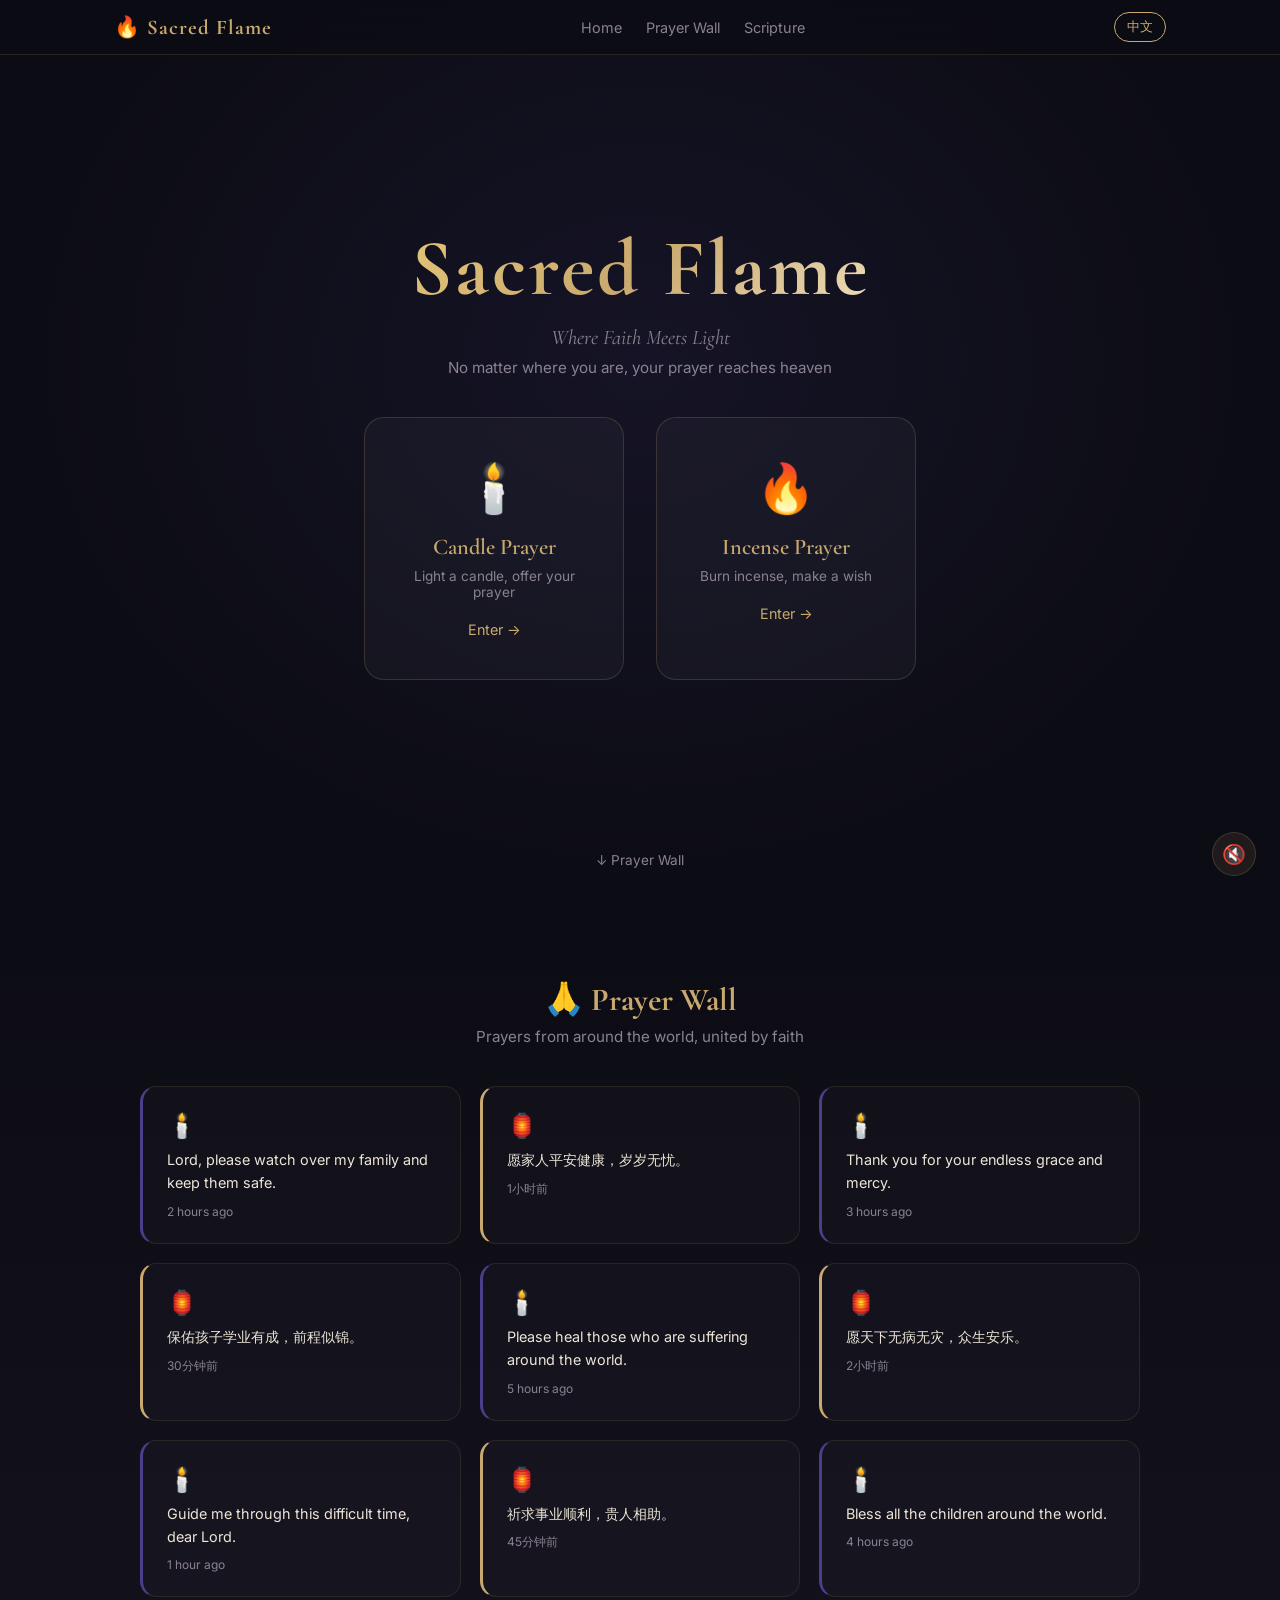
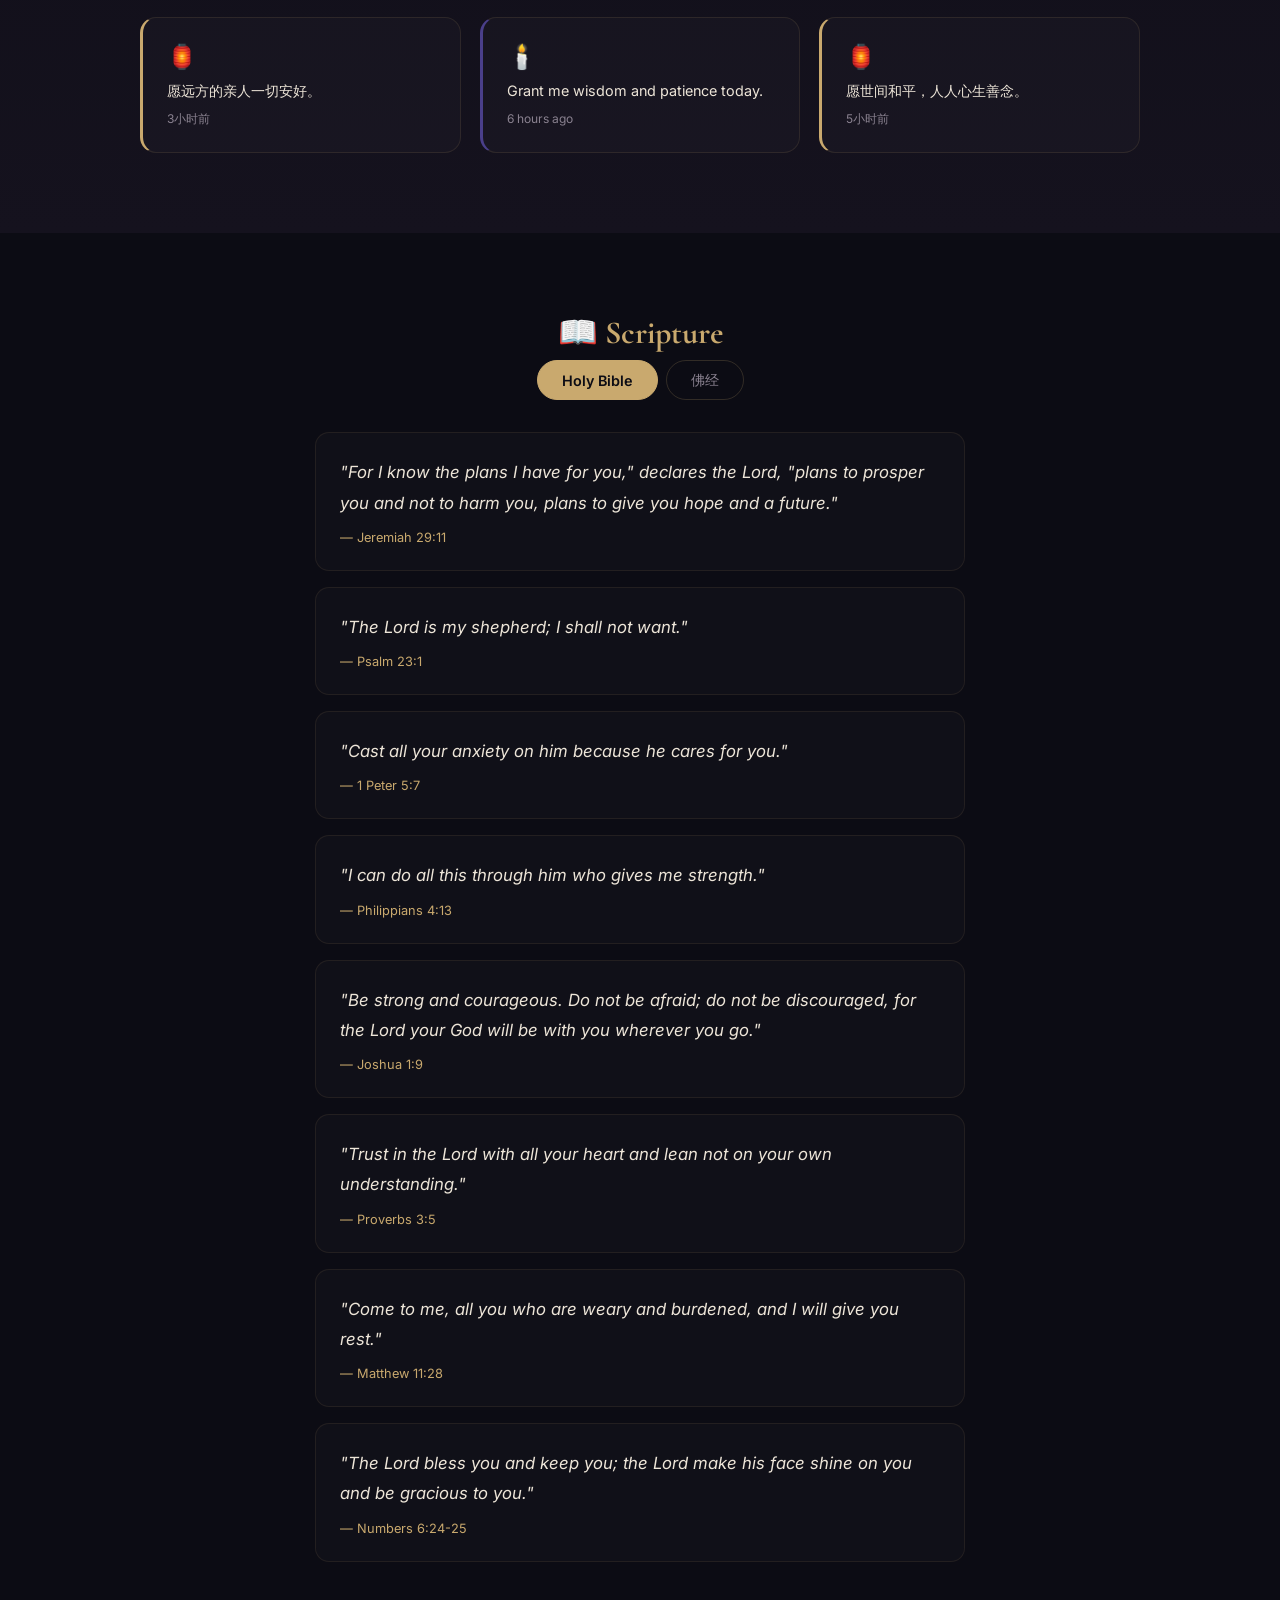
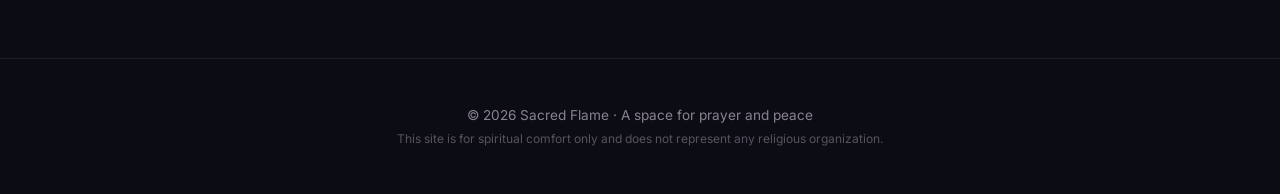
==== index.html @ 455c3868 "🔥 Sacred Flame - Online Prayer & Incense Platform" ====
<!DOCTYPE html>
<html lang="en" data-lang="en">
<head>
  <meta charset="UTF-8">
  <meta name="viewport" content="width=device-width, initial-scale=1.0">
  <title>Sacred Flame — Online Prayer & Incense</title>
  <meta name="description" content="A cross-cultural online prayer platform. Light a candle or burn incense — wherever you are, your prayer reaches heaven.">
  <meta name="keywords" content="online prayer, virtual candle, incense burning, 在线祈福, 烧香">
  <link rel="preconnect" href="https://fonts.googleapis.com">
  <link rel="preconnect" href="https://fonts.gstatic.com" crossorigin>
  <link href="https://fonts.googleapis.com/css2?family=Cormorant+Garamond:ital,wght@0,400;0,600;0,700;1,400&family=Noto+Serif+SC:wght@400;600;700&family=Inter:wght@300;400;500&display=swap" rel="stylesheet">
  <link rel="stylesheet" href="css/style.css">
</head>
<body>

  <!-- ========== 导航栏 ========== -->
  <nav id="main-nav">
    <div class="nav-inner">
      <a href="#" class="nav-logo" id="nav-logo">🔥 Sacred Flame</a>
      <div class="nav-links">
        <a href="#hero" data-i18n="nav.home">Home</a>
        <a href="#prayer-wall" data-i18n="nav.wall">Prayer Wall</a>
        <a href="#scripture-section" data-i18n="nav.scripture">Scripture</a>
      </div>
      <button class="lang-toggle" id="lang-toggle" aria-label="Toggle language">
        <span class="lang-en">中文</span>
        <span class="lang-zh" style="display:none">EN</span>
      </button>
    </div>
  </nav>

  <!-- ========== Hero 区域 ========== -->
  <section id="hero">
    <div class="hero-particles" id="hero-particles"></div>
    <div class="hero-content">
      <h1 class="hero-title">Sacred Flame</h1>
      <p class="hero-tagline" data-i18n="hero.tagline">Where Faith Meets Light</p>
      <p class="hero-desc" data-i18n="hero.desc">No matter where you are, your prayer reaches heaven</p>

      <div class="mode-cards">
        <!-- 蜡烛模式卡片 -->
        <div class="mode-card" id="card-candle" tabindex="0" role="button" aria-label="Enter Candle Prayer mode">
          <div class="mode-card-glow candle-glow"></div>
          <div class="mode-card-icon">🕯️</div>
          <h2 class="mode-card-title" data-i18n="mode.candle.title">Candle Prayer</h2>
          <p class="mode-card-desc" data-i18n="mode.candle.desc">Light a candle, offer your prayer</p>
          <span class="mode-card-btn" data-i18n="mode.enter">Enter →</span>
        </div>

        <!-- 烧香模式卡片 -->
        <div class="mode-card" id="card-incense" tabindex="0" role="button" aria-label="Enter Incense Prayer mode">
          <div class="mode-card-glow incense-glow"></div>
          <div class="mode-card-icon">🔥</div>
          <h2 class="mode-card-title" data-i18n="mode.incense.title">Incense Prayer</h2>
          <p class="mode-card-desc" data-i18n="mode.incense.desc">Burn incense, make a wish</p>
          <span class="mode-card-btn" data-i18n="mode.enter">Enter →</span>
        </div>
      </div>
    </div>
    <div class="scroll-hint" data-i18n="hero.scroll">↓ Prayer Wall</div>
  </section>

  <!-- ========== 蜡烛祈祷场景 ========== -->
  <section id="candle-scene" class="prayer-scene" aria-hidden="true">
    <div class="scene-overlay"></div>
    <button class="back-btn" id="candle-back" data-i18n="btn.back">← Back</button>

    <!-- 教堂装饰光效 -->
    <div class="church-glow"></div>
    <div class="cross-symbol">✝</div>

    <div class="scene-body">
      <h2 class="scene-title" data-i18n="candle.title">Light a Candle for Your Prayer</h2>
      <p class="scene-subtitle" data-i18n="candle.subtitle">Let your light shine before others</p>

      <!-- 蜡烛架 -->
      <div class="candle-rack" id="candle-rack">
        <div class="candle" data-index="0">
          <div class="flame-wrap"><div class="flame"><div class="flame-top"></div><div class="flame-mid"></div><div class="flame-bot"></div></div><div class="flame-glow"></div></div>
          <div class="wick"></div><div class="wax"></div><div class="wax-drip"></div>
        </div>
        <div class="candle" data-index="1">
          <div class="flame-wrap"><div class="flame"><div class="flame-top"></div><div class="flame-mid"></div><div class="flame-bot"></div></div><div class="flame-glow"></div></div>
          <div class="wick"></div><div class="wax"></div><div class="wax-drip"></div>
        </div>
        <div class="candle" data-index="2">
          <div class="flame-wrap"><div class="flame"><div class="flame-top"></div><div class="flame-mid"></div><div class="flame-bot"></div></div><div class="flame-glow"></div></div>
          <div class="wick"></div><div class="wax"></div><div class="wax-drip"></div>
        </div>
        <div class="candle" data-index="3">
          <div class="flame-wrap"><div class="flame"><div class="flame-top"></div><div class="flame-mid"></div><div class="flame-bot"></div></div><div class="flame-glow"></div></div>
          <div class="wick"></div><div class="wax"></div><div class="wax-drip"></div>
        </div>
        <div class="candle" data-index="4">
          <div class="flame-wrap"><div class="flame"><div class="flame-top"></div><div class="flame-mid"></div><div class="flame-bot"></div></div><div class="flame-glow"></div></div>
          <div class="wick"></div><div class="wax"></div><div class="wax-drip"></div>
        </div>
      </div>

      <button class="action-btn glow-btn" id="light-candle-btn" data-i18n="candle.light">🕯️ Light a Candle</button>

      <!-- 祈祷输入 -->
      <div class="prayer-input-wrap hidden" id="candle-input">
        <p class="input-prompt" data-i18n="candle.prompt">What's on your heart?</p>
        <textarea id="candle-textarea" maxlength="200" data-i18n-placeholder="candle.placeholder" placeholder="Write your prayer..."></textarea>
        <button class="submit-btn" id="candle-submit" data-i18n="candle.submit">Amen 🙏</button>
      </div>

      <!-- 经文展示 -->
      <div class="scripture-reveal hidden" id="candle-scripture">
        <blockquote id="candle-verse-text"></blockquote>
        <cite id="candle-verse-ref"></cite>
      </div>
    </div>
  </section>

  <!-- ========== 烧香祈福场景 ========== -->
  <section id="incense-scene" class="prayer-scene" aria-hidden="true">
    <div class="scene-overlay"></div>
    <button class="back-btn" id="incense-back" data-i18n="btn.back">← Back</button>

    <!-- 佛堂装饰光效 -->
    <div class="temple-glow"></div>
    <div class="buddha-symbol">☸</div>

    <div class="scene-body">
      <h2 class="scene-title" data-i18n="incense.title">虔诚上香</h2>
      <p class="scene-subtitle" data-i18n="incense.subtitle">心诚则灵，万里亦至</p>

      <!-- 香炉 -->
      <div class="burner-area" id="burner-area">
        <div class="incense-group" id="incense-group"></div>
        <div class="burner">
          <div class="burner-rim"></div>
          <div class="burner-body-shape"></div>
          <div class="burner-base"></div>
          <div class="burner-foot left"></div>
          <div class="burner-foot right"></div>
        </div>
      </div>

      <div class="incense-btns">
        <button class="action-btn glow-btn" data-count="1" data-i18n="incense.one">🔥 上一柱香</button>
        <button class="action-btn glow-btn" data-count="3" data-i18n="incense.three">🔥 上三柱香</button>
      </div>

      <!-- 祈愿输入 -->
      <div class="prayer-input-wrap hidden" id="incense-input">
        <p class="input-prompt" data-i18n="incense.prompt">写下您的心愿</p>
        <div class="wish-cats" id="wish-cats">
          <button class="wish-cat active" data-cat="health">🏥 <span data-i18n="cat.health">平安健康</span></button>
          <button class="wish-cat" data-cat="study">📚 <span data-i18n="cat.study">学业有成</span></button>
          <button class="wish-cat" data-cat="career">💼 <span data-i18n="cat.career">事业顺利</span></button>
          <button class="wish-cat" data-cat="family">🏠 <span data-i18n="cat.family">家庭和睦</span></button>
          <button class="wish-cat" data-cat="love">💕 <span data-i18n="cat.love">姻缘美满</span></button>
        </div>
        <textarea id="incense-textarea" maxlength="200" data-i18n-placeholder="incense.placeholder" placeholder="您的祈愿..."></textarea>
        <button class="submit-btn" id="incense-submit" data-i18n="incense.submit">🙏 祈愿</button>
      </div>

      <!-- 佛经展示 -->
      <div class="scripture-reveal hidden" id="incense-scripture">
        <blockquote id="incense-verse-text"></blockquote>
        <cite id="incense-verse-ref"></cite>
      </div>

      <!-- 电子木鱼 -->
      <div class="woodfish-section" id="woodfish-section">
        <div class="woodfish" id="woodfish" tabindex="0" role="button" aria-label="敲木鱼">
          <span class="woodfish-icon">🪵</span>
        </div>
        <div class="merit-display">
          <span data-i18n="merit.label">功德</span>: <span id="merit-count">0</span>
        </div>
        <div class="merit-floats" id="merit-floats"></div>
      </div>
    </div>
  </section>

  <!-- ========== 祈祷墙 ========== -->
  <section id="prayer-wall">
    <h2 class="section-title" data-i18n="wall.title">🙏 Prayer Wall</h2>
    <p class="section-desc" data-i18n="wall.desc">Prayers from around the world, united by faith</p>
    <div class="wall-container" id="wall-container"></div>
  </section>

  <!-- ========== 经文阅读 ========== -->
  <section id="scripture-section">
    <h2 class="section-title" data-i18n="scripture.title">📖 Scripture</h2>
    <div class="scripture-tabs">
      <button class="scripture-tab active" data-tab="bible" id="tab-bible">Holy Bible</button>
      <button class="scripture-tab" data-tab="sutra" id="tab-sutra">佛经</button>
    </div>
    <div class="scripture-content" id="scripture-content"></div>
  </section>

  <!-- ========== Footer ========== -->
  <footer id="site-footer">
    <p>© 2026 Sacred Flame · <span data-i18n="footer.desc">A space for prayer and peace</span></p>
    <p class="footer-disclaimer" data-i18n="footer.disclaimer">This site is for spiritual comfort only and does not represent any religious organization.</p>
  </footer>

  <!-- 音效控制 -->
  <button class="audio-btn" id="audio-toggle" aria-label="Toggle audio">🔇</button>

  <script src="js/main.js"></script>
</body>
</html>
---- css/style.css ----
/* ===== 设计系统 ===== */
:root {
  --bg-deep: #0c0c14;
  --bg-mid: #15121e;
  --gold: #c9a96e;
  --gold-light: #e8c97a;
  --red-warm: #a0453e;
  --purple-glow: #4a3f8a;
  --text-main: #ede5d8;
  --text-dim: #8a8290;
  --font-en: 'Cormorant Garamond', serif;
  --font-cn: 'Noto Serif SC', serif;
  --font-body: 'Inter', sans-serif;
}
*, *::before, *::after { box-sizing: border-box; margin: 0; padding: 0; }
html { scroll-behavior: smooth; }
body {
  font-family: var(--font-body);
  background: var(--bg-deep);
  color: var(--text-main);
  overflow-x: hidden;
  min-height: 100vh;
}
.hidden { display: none !important; }
button { cursor: pointer; border: none; background: none; color: inherit; font-family: inherit; }
a { color: inherit; text-decoration: none; }
textarea { font-family: var(--font-body); resize: none; }

/* ===== 导航栏 ===== */
#main-nav {
  position: fixed; top: 0; left: 0; right: 0; z-index: 100;
  background: rgba(12,12,20,0.85);
  backdrop-filter: blur(12px);
  border-bottom: 1px solid rgba(201,169,110,0.15);
  transition: background 0.3s;
}
.nav-inner {
  max-width: 1100px; margin: 0 auto;
  display: flex; align-items: center; justify-content: space-between;
  padding: 0.75rem 1.5rem;
}
.nav-logo {
  font-family: var(--font-en); font-size: 1.3rem; font-weight: 700;
  color: var(--gold); letter-spacing: 1px;
}
.nav-links { display: flex; gap: 1.5rem; }
.nav-links a {
  font-size: 0.9rem; color: var(--text-dim);
  transition: color 0.3s; position: relative;
}
.nav-links a:hover { color: var(--gold); }
.lang-toggle {
  font-size: 0.8rem; padding: 0.35rem 0.75rem;
  border: 1px solid var(--gold); border-radius: 20px;
  color: var(--gold); transition: all 0.3s;
}
.lang-toggle:hover { background: var(--gold); color: var(--bg-deep); }

/* ===== Hero ===== */
#hero {
  min-height: 100vh; display: flex; flex-direction: column;
  align-items: center; justify-content: center;
  position: relative; overflow: hidden;
  background: radial-gradient(ellipse at 50% 40%, rgba(74,63,138,0.15) 0%, transparent 70%),
              var(--bg-deep);
  padding: 2rem;
  transition: opacity 0.6s, transform 0.6s;
}
#hero.fade-out { opacity: 0; transform: scale(0.97); pointer-events: none; }
.hero-particles {
  position: absolute; inset: 0; overflow: hidden; pointer-events: none;
}
.particle {
  position: absolute; border-radius: 50%;
  background: radial-gradient(circle, var(--gold-light), transparent);
  opacity: 0; animation: floatUp linear infinite;
}
@keyframes floatUp {
  0% { opacity: 0; transform: translateY(0) scale(0.5); }
  15% { opacity: 0.7; }
  85% { opacity: 0.4; }
  100% { opacity: 0; transform: translateY(-100vh) scale(1.2); }
}
.hero-content { text-align: center; z-index: 2; }
.hero-title {
  font-family: var(--font-en); font-size: clamp(2.8rem, 7vw, 5rem);
  font-weight: 700; letter-spacing: 3px;
  background: linear-gradient(135deg, var(--gold-light), var(--gold), #f5e6c8);
  -webkit-background-clip: text; -webkit-text-fill-color: transparent;
  background-clip: text; margin-bottom: 0.5rem;
  animation: titleGlow 3s ease-in-out infinite alternate;
}
@keyframes titleGlow {
  0% { filter: brightness(1); }
  100% { filter: brightness(1.2); }
}
.hero-tagline {
  font-family: var(--font-en); font-size: 1.3rem; font-style: italic;
  color: var(--text-dim); margin-bottom: 0.5rem;
}
.hero-desc { color: var(--text-dim); font-size: 0.95rem; margin-bottom: 2.5rem; }

/* 模式卡片 */
.mode-cards { display: flex; gap: 2rem; flex-wrap: wrap; justify-content: center; }
.mode-card {
  position: relative; width: 260px; padding: 2.5rem 2rem;
  background: rgba(255,255,255,0.03);
  border: 1px solid rgba(201,169,110,0.2);
  border-radius: 20px; text-align: center;
  transition: all 0.4s cubic-bezier(0.25,0.46,0.45,0.94);
  overflow: hidden;
}
.mode-card:hover {
  transform: translateY(-8px);
  border-color: var(--gold);
  box-shadow: 0 20px 60px rgba(201,169,110,0.15);
}
.mode-card-glow {
  position: absolute; top: -50%; left: -50%; width: 200%; height: 200%;
  border-radius: 50%; opacity: 0; transition: opacity 0.4s;
}
.candle-glow { background: radial-gradient(circle, rgba(74,63,138,0.2), transparent 60%); }
.incense-glow { background: radial-gradient(circle, rgba(201,169,110,0.15), transparent 60%); }
.mode-card:hover .mode-card-glow { opacity: 1; }
.mode-card-icon { font-size: 3rem; margin-bottom: 1rem; }
.mode-card-title {
  font-family: var(--font-en); font-size: 1.4rem; font-weight: 600;
  color: var(--gold); margin-bottom: 0.5rem;
}
.mode-card-desc { font-size: 0.85rem; color: var(--text-dim); margin-bottom: 1.2rem; }
.mode-card-btn {
  display: inline-block; font-size: 0.9rem; color: var(--gold);
  border-bottom: 1px solid transparent; transition: border-color 0.3s;
}
.mode-card:hover .mode-card-btn { border-color: var(--gold); }
.scroll-hint {
  position: absolute; bottom: 2rem;
  color: var(--text-dim); font-size: 0.85rem;
  animation: bounce 2s ease-in-out infinite;
}
@keyframes bounce {
  0%,100% { transform: translateY(0); }
  50% { transform: translateY(8px); }
}

/* ===== 祈祷场景通用 ===== */
.prayer-scene {
  position: fixed; inset: 0; z-index: 50;
  display: flex; flex-direction: column; align-items: center;
  justify-content: center;
  opacity: 0; pointer-events: none;
  transition: opacity 0.6s;
  overflow-y: auto;
}
.prayer-scene.active { opacity: 1; pointer-events: auto; }
.scene-overlay {
  position: absolute; inset: 0; z-index: 0;
  background: var(--bg-deep);
}
.back-btn {
  position: absolute; top: 1.2rem; left: 1.5rem; z-index: 10;
  font-size: 0.95rem; color: var(--text-dim);
  transition: color 0.3s;
}
.back-btn:hover { color: var(--gold); }
.scene-body {
  position: relative; z-index: 5; text-align: center;
  padding: 2rem; max-width: 700px; width: 100%;
}
.scene-title {
  font-family: var(--font-en); font-size: clamp(1.5rem, 4vw, 2.2rem);
  font-weight: 700; color: var(--gold); margin-bottom: 0.3rem;
}
.scene-subtitle {
  font-size: 0.95rem; color: var(--text-dim); margin-bottom: 2rem;
}

/* ===== 蜡烛场景 ===== */
#candle-scene .scene-overlay {
  background: radial-gradient(ellipse at 50% 30%, rgba(74,63,138,0.12) 0%, var(--bg-deep) 70%);
}
.church-glow {
  position: absolute; top: 0; left: 50%; transform: translateX(-50%);
  width: 300px; height: 300px;
  background: radial-gradient(circle, rgba(74,63,138,0.2), transparent 70%);
  z-index: 1; pointer-events: none;
}
.cross-symbol {
  position: absolute; top: 8%; left: 50%; transform: translateX(-50%);
  font-size: 4rem; color: rgba(201,169,110,0.15); z-index: 1;
}

/* 蜡烛架 */
.candle-rack {
  display: flex; justify-content: center; gap: 1.8rem;
  margin-bottom: 2rem; padding: 1.5rem 0;
}
.candle {
  display: flex; flex-direction: column; align-items: center;
  position: relative;
}
.wax {
  width: 24px; height: 70px; border-radius: 3px 3px 4px 4px;
  background: linear-gradient(180deg, #f5f0e6, #e8dcc8);
  position: relative;
}
.wax-drip {
  position: absolute; bottom: 60px; left: 50%; transform: translateX(-50%);
  width: 4px; height: 0; background: #e8dcc8; border-radius: 0 0 3px 3px;
  transition: height 1s;
}
.candle.lit .wax-drip { height: 12px; }
.wick {
  width: 2px; height: 10px;
  background: #333; border-radius: 1px;
}
.flame-wrap {
  position: relative; width: 30px; height: 50px;
  display: flex; align-items: flex-end; justify-content: center;
  opacity: 0; transform: scale(0); transition: all 0.6s;
}
.candle.lit .flame-wrap { opacity: 1; transform: scale(1); }
.flame {
  position: relative; width: 14px; height: 36px;
}
.flame-top {
  position: absolute; bottom: 16px; left: 50%; transform: translateX(-50%);
  width: 6px; height: 18px; border-radius: 50% 50% 50% 50% / 60% 60% 40% 40%;
  background: #fff8e1;
  animation: flicker 0.8s ease-in-out infinite alternate;
}
.flame-mid {
  position: absolute; bottom: 8px; left: 50%; transform: translateX(-50%);
  width: 10px; height: 24px; border-radius: 50% 50% 50% 50% / 60% 60% 40% 40%;
  background: #ffc107;
  animation: flicker 0.6s ease-in-out infinite alternate-reverse;
}
.flame-bot {
  position: absolute; bottom: 2px; left: 50%; transform: translateX(-50%);
  width: 14px; height: 20px; border-radius: 50% 50% 50% 50% / 60% 60% 40% 40%;
  background: #ff6f00; opacity: 0.7;
  animation: flicker 1s ease-in-out infinite alternate;
}
@keyframes flicker {
  0% { transform: translateX(-50%) scaleY(1) scaleX(1) rotate(-1deg); }
  50% { transform: translateX(-50%) scaleY(1.08) scaleX(0.92) rotate(1deg); }
  100% { transform: translateX(-50%) scaleY(0.95) scaleX(1.05) rotate(-0.5deg); }
}
.flame-glow {
  position: absolute; bottom: -5px; left: 50%; transform: translateX(-50%);
  width: 40px; height: 40px; border-radius: 50%;
  background: radial-gradient(circle, rgba(255,193,7,0.4), transparent 70%);
  animation: glowPulse 2s ease-in-out infinite;
}
@keyframes glowPulse {
  0%,100% { opacity: 0.6; transform: translateX(-50%) scale(1); }
  50% { opacity: 1; transform: translateX(-50%) scale(1.15); }
}

/* ===== 烧香场景 ===== */
#incense-scene .scene-overlay {
  background: radial-gradient(ellipse at 50% 30%, rgba(201,169,110,0.08) 0%, var(--bg-deep) 70%);
}
.temple-glow {
  position: absolute; top: 0; left: 50%; transform: translateX(-50%);
  width: 350px; height: 300px;
  background: radial-gradient(circle, rgba(201,169,110,0.15), transparent 70%);
  z-index: 1; pointer-events: none;
}
.buddha-symbol {
  position: absolute; top: 6%; left: 50%; transform: translateX(-50%);
  font-size: 5rem; color: rgba(201,169,110,0.12); z-index: 1;
}

/* 香炉 */
.burner-area {
  position: relative; display: flex; flex-direction: column;
  align-items: center; margin-bottom: 1.5rem; min-height: 200px;
}
.burner {
  position: relative; display: flex; flex-direction: column;
  align-items: center;
}
.burner-rim {
  width: 100px; height: 8px;
  background: linear-gradient(180deg, #b8943d, #8a6d2e);
  border-radius: 4px 4px 0 0;
}
.burner-body-shape {
  width: 90px; height: 50px;
  background: linear-gradient(180deg, #8a6d2e, #6b5422);
  border-radius: 0 0 10px 10px;
  clip-path: polygon(5% 0%, 95% 0%, 85% 100%, 15% 100%);
}
.burner-base {
  width: 70px; height: 6px;
  background: linear-gradient(180deg, #6b5422, #4a3a18);
  border-radius: 0 0 3px 3px;
}
.burner-foot {
  position: absolute; bottom: -10px; width: 10px; height: 12px;
  background: #6b5422; border-radius: 0 0 3px 3px;
}
.burner-foot.left { left: 22px; }
.burner-foot.right { right: 22px; }
.incense-group {
  display: flex; gap: 8px; justify-content: center;
  position: relative; z-index: 2; margin-bottom: -5px;
}

/* 香 */
.incense-stick {
  display: flex; flex-direction: column; align-items: center;
  position: relative;
}
.stick-body {
  width: 3px; height: 80px;
  background: linear-gradient(180deg, #c4956a 0%, #8b5e3c 40%, #e8d5b0 40%);
  border-radius: 1px;
}
.ember-dot {
  width: 5px; height: 5px; border-radius: 50%;
  background: #ff4500;
  box-shadow: 0 0 6px #ff4500, 0 0 12px #ff6600;
  animation: emberGlow 1.5s ease-in-out infinite;
}
@keyframes emberGlow {
  0%,100% { opacity: 0.7; box-shadow: 0 0 4px #ff4500; }
  50% { opacity: 1; box-shadow: 0 0 8px #ff4500, 0 0 16px #ff6600; }
}

/* 烟雾 */
.smoke-container {
  position: absolute; top: -10px; left: 50%; transform: translateX(-50%);
  width: 60px; height: 120px; pointer-events: none;
}
.smoke-puff {
  position: absolute; bottom: 0; left: 50%; transform: translateX(-50%);
  border-radius: 50%;
  background: radial-gradient(circle, rgba(200,200,220,0.3), transparent);
  filter: blur(6px);
  opacity: 0;
  animation: smokeRise 3s ease-out infinite;
}
.smoke-puff:nth-child(1) { width: 12px; height: 12px; animation-delay: 0s; }
.smoke-puff:nth-child(2) { width: 16px; height: 16px; animation-delay: 0.6s; }
.smoke-puff:nth-child(3) { width: 10px; height: 10px; animation-delay: 1.2s; }
.smoke-puff:nth-child(4) { width: 14px; height: 14px; animation-delay: 1.8s; }
.smoke-puff:nth-child(5) { width: 18px; height: 18px; animation-delay: 2.4s; }
@keyframes smokeRise {
  0% { opacity: 0; transform: translateX(-50%) translateY(0) scale(0.5); }
  20% { opacity: 0.5; }
  100% { opacity: 0; transform: translateX(calc(-50% + var(--drift,10px))) translateY(-120px) scale(2.5); }
}

/* 香的按钮 */
.incense-btns { display: flex; gap: 1rem; justify-content: center; margin-bottom: 1.5rem; flex-wrap: wrap; }

/* ===== 通用按钮 ===== */
.action-btn {
  padding: 0.8rem 2rem; border-radius: 30px; font-size: 1rem;
  border: 1px solid var(--gold);
  color: var(--gold); background: rgba(201,169,110,0.08);
  transition: all 0.3s;
}
.action-btn:hover {
  background: var(--gold); color: var(--bg-deep);
  box-shadow: 0 0 25px rgba(201,169,110,0.3);
}
.submit-btn {
  padding: 0.7rem 2rem; border-radius: 25px; font-size: 1rem;
  background: linear-gradient(135deg, var(--gold), var(--gold-light));
  color: var(--bg-deep); font-weight: 600;
  transition: all 0.3s;
}
.submit-btn:hover { transform: scale(1.05); box-shadow: 0 4px 20px rgba(201,169,110,0.4); }

/* 祈祷输入 */
.prayer-input-wrap {
  margin-top: 1.5rem; animation: fadeInUp 0.6s ease;
}
.input-prompt {
  font-family: var(--font-en); font-size: 1.1rem;
  color: var(--gold); margin-bottom: 0.8rem;
}
.prayer-input-wrap textarea {
  width: 100%; max-width: 420px; height: 100px;
  padding: 1rem; border-radius: 12px; font-size: 0.95rem;
  background: rgba(255,255,255,0.05);
  border: 1px solid rgba(201,169,110,0.2);
  color: var(--text-main);
  margin-bottom: 1rem;
  transition: border-color 0.3s;
}
.prayer-input-wrap textarea:focus {
  outline: none; border-color: var(--gold);
}
@keyframes fadeInUp {
  from { opacity: 0; transform: translateY(20px); }
  to { opacity: 1; transform: translateY(0); }
}

/* 祈愿分类 */
.wish-cats { display: flex; flex-wrap: wrap; gap: 0.5rem; justify-content: center; margin-bottom: 1rem; }
.wish-cat {
  padding: 0.4rem 0.8rem; border-radius: 20px; font-size: 0.8rem;
  border: 1px solid rgba(201,169,110,0.2);
  color: var(--text-dim); transition: all 0.3s;
}
.wish-cat:hover, .wish-cat.active {
  border-color: var(--gold); color: var(--gold);
  background: rgba(201,169,110,0.1);
}

/* 经文展示 */
.scripture-reveal {
  margin-top: 2rem; padding: 1.5rem;
  background: rgba(201,169,110,0.05);
  border: 1px solid rgba(201,169,110,0.15);
  border-radius: 16px;
  animation: fadeInUp 0.8s ease;
}
.scripture-reveal blockquote {
  font-family: var(--font-en); font-size: 1.1rem;
  font-style: italic; line-height: 1.7;
  color: var(--text-main); margin-bottom: 0.5rem;
}
.scripture-reveal cite {
  font-size: 0.85rem; color: var(--gold); font-style: normal;
}

/* ===== 木鱼 ===== */
.woodfish-section {
  margin-top: 2.5rem; padding-top: 1.5rem;
  border-top: 1px solid rgba(201,169,110,0.1);
  position: relative;
}
.woodfish {
  width: 80px; height: 80px; border-radius: 50%;
  background: radial-gradient(circle at 40% 40%, #8b5e3c, #5a3a20);
  display: flex; align-items: center; justify-content: center;
  margin: 0 auto 0.8rem; font-size: 2rem;
  box-shadow: 0 4px 15px rgba(0,0,0,0.4), inset 0 -2px 6px rgba(0,0,0,0.3);
  transition: transform 0.1s;
  user-select: none;
}
.woodfish:active, .woodfish.hit { transform: scale(0.9); }
.merit-display {
  font-size: 1rem; color: var(--gold);
  font-family: var(--font-cn);
}
.merit-floats { position: relative; height: 0; }
.merit-float {
  position: absolute; left: 50%; transform: translateX(-50%);
  font-size: 1rem; color: var(--gold); font-weight: 700;
  pointer-events: none; white-space: nowrap;
  animation: meritUp 1.2s ease-out forwards;
}
@keyframes meritUp {
  0% { opacity: 1; transform: translateX(-50%) translateY(0); }
  100% { opacity: 0; transform: translateX(-50%) translateY(-60px); }
}

/* ===== 祈祷墙 ===== */
#prayer-wall {
  min-height: 80vh; padding: 5rem 2rem;
  background: linear-gradient(180deg, var(--bg-deep), var(--bg-mid));
}
.section-title {
  font-family: var(--font-en); font-size: 2rem;
  text-align: center; color: var(--gold); margin-bottom: 0.5rem;
}
.section-desc {
  text-align: center; color: var(--text-dim);
  font-size: 0.95rem; margin-bottom: 2.5rem;
}
.wall-container {
  display: grid;
  grid-template-columns: repeat(auto-fill, minmax(260px, 1fr));
  gap: 1.2rem; max-width: 1000px; margin: 0 auto;
}
.wall-card {
  padding: 1.5rem; border-radius: 16px;
  border: 1px solid rgba(201,169,110,0.12);
  background: rgba(255,255,255,0.02);
  animation: fadeInUp 0.6s ease both;
  transition: transform 0.3s, box-shadow 0.3s;
}
.wall-card:hover {
  transform: translateY(-4px);
  box-shadow: 0 8px 30px rgba(201,169,110,0.1);
}
.wall-card.candle-type { border-left: 3px solid var(--purple-glow); }
.wall-card.incense-type { border-left: 3px solid var(--gold); }
.wall-card-icon { font-size: 1.5rem; margin-bottom: 0.5rem; }
.wall-card-text {
  font-size: 0.9rem; line-height: 1.6;
  color: var(--text-main); margin-bottom: 0.6rem;
}
.wall-card-meta {
  font-size: 0.75rem; color: var(--text-dim);
}

/* ===== 经文区域 ===== */
#scripture-section {
  min-height: 60vh; padding: 5rem 2rem;
}
.scripture-tabs {
  display: flex; justify-content: center; gap: 0.5rem; margin-bottom: 2rem;
}
.scripture-tab {
  padding: 0.6rem 1.5rem; border-radius: 25px; font-size: 0.9rem;
  border: 1px solid rgba(201,169,110,0.2);
  color: var(--text-dim); transition: all 0.3s;
}
.scripture-tab:hover { border-color: var(--gold); color: var(--gold); }
.scripture-tab.active {
  background: var(--gold); color: var(--bg-deep);
  border-color: var(--gold); font-weight: 600;
}
.scripture-content {
  max-width: 650px; margin: 0 auto;
}
.scripture-item {
  padding: 1.5rem; margin-bottom: 1rem;
  background: rgba(255,255,255,0.02);
  border: 1px solid rgba(201,169,110,0.1);
  border-radius: 14px;
  animation: fadeInUp 0.5s ease both;
}
.scripture-item blockquote {
  font-size: 1.05rem; line-height: 1.8;
  font-style: italic; margin-bottom: 0.5rem;
}
.scripture-item cite {
  font-size: 0.8rem; color: var(--gold); font-style: normal;
}

/* ===== Footer ===== */
#site-footer {
  text-align: center; padding: 3rem 2rem;
  border-top: 1px solid rgba(201,169,110,0.1);
  color: var(--text-dim); font-size: 0.85rem;
}
.footer-disclaimer { margin-top: 0.5rem; font-size: 0.75rem; opacity: 0.6; }

/* ===== 音效按钮 ===== */
.audio-btn {
  position: fixed; bottom: 1.5rem; right: 1.5rem; z-index: 90;
  width: 44px; height: 44px; border-radius: 50%;
  background: rgba(201,169,110,0.1);
  border: 1px solid rgba(201,169,110,0.2);
  font-size: 1.2rem; display: flex; align-items: center; justify-content: center;
  transition: all 0.3s;
}
.audio-btn:hover { background: rgba(201,169,110,0.2); }

/* ===== 响应式 ===== */
@media (max-width: 600px) {
  .mode-cards { flex-direction: column; align-items: center; }
  .mode-card { width: 100%; max-width: 300px; }
  .candle-rack { gap: 1rem; }
  .wax { width: 18px; height: 55px; }
  .nav-links { gap: 0.8rem; }
  .nav-links a { font-size: 0.8rem; }
  .cross-symbol, .buddha-symbol { font-size: 3rem; }
  .incense-btns { flex-direction: column; align-items: center; }
}
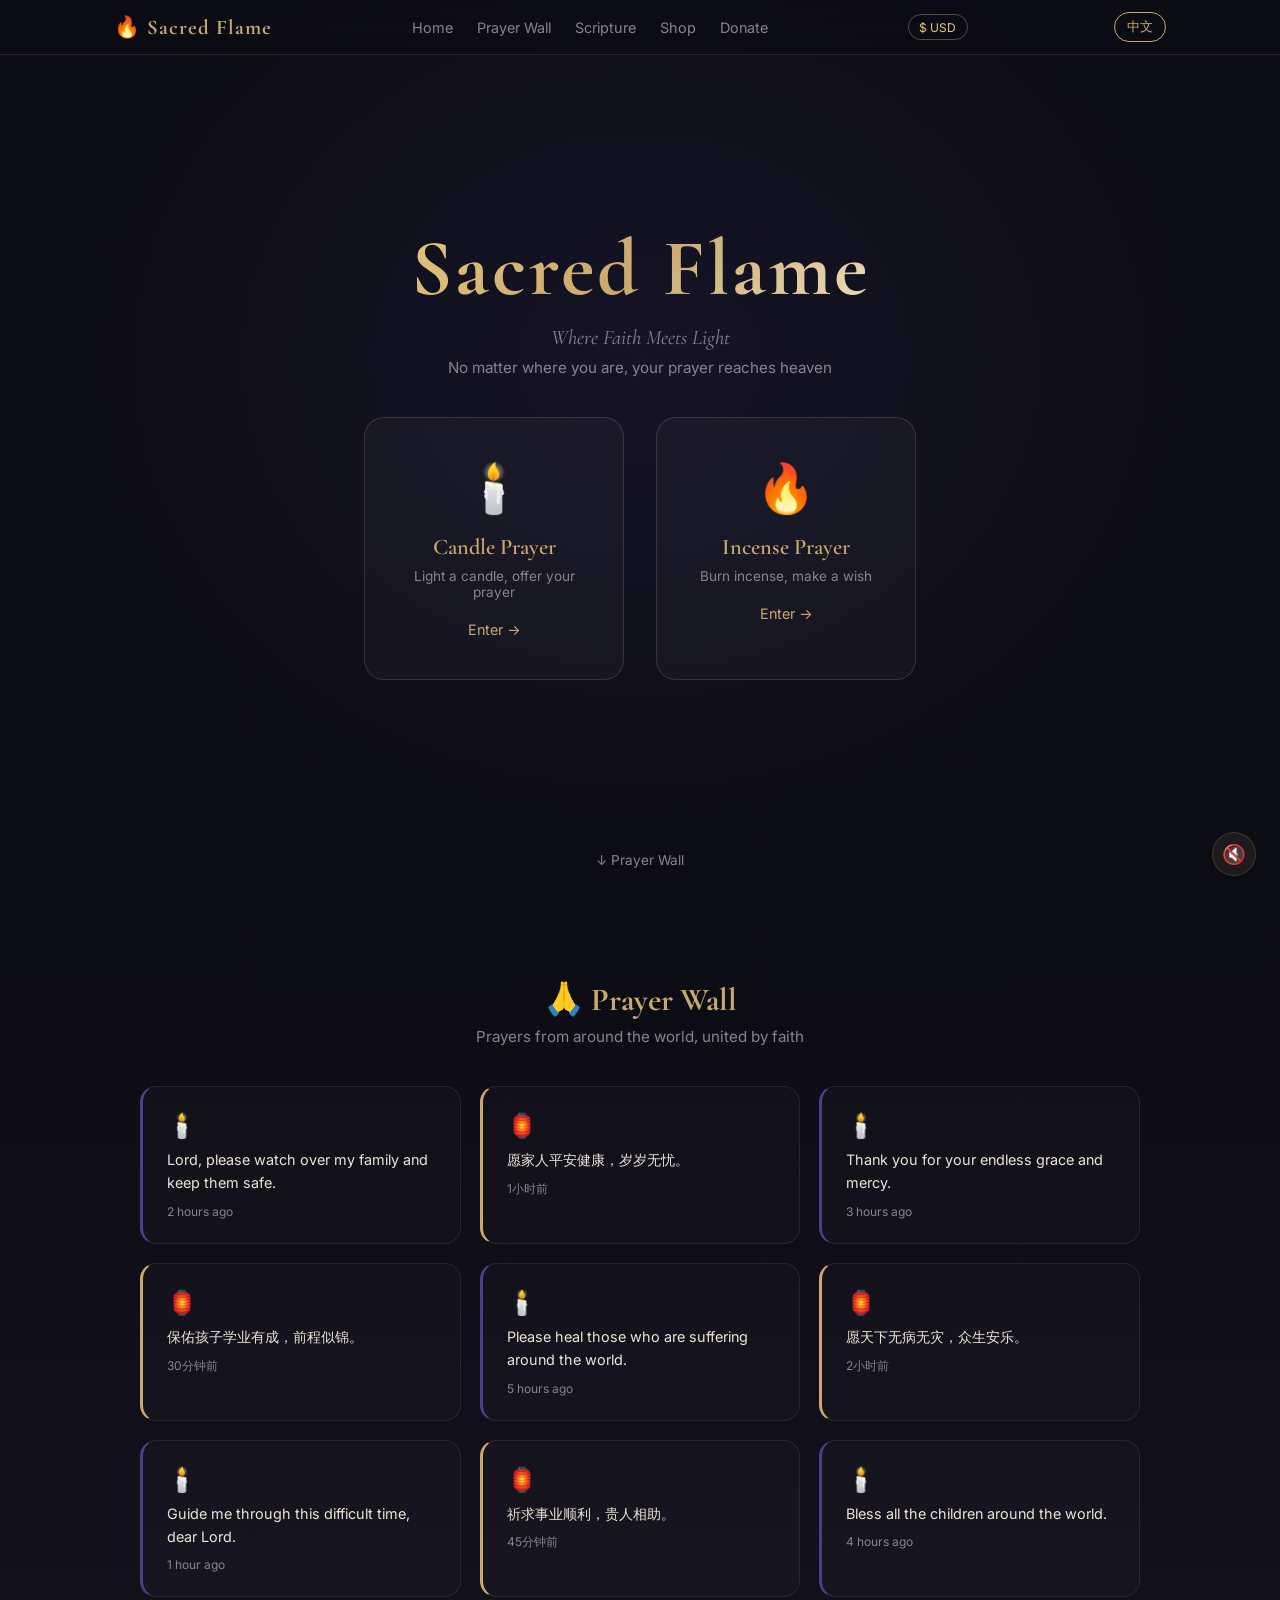
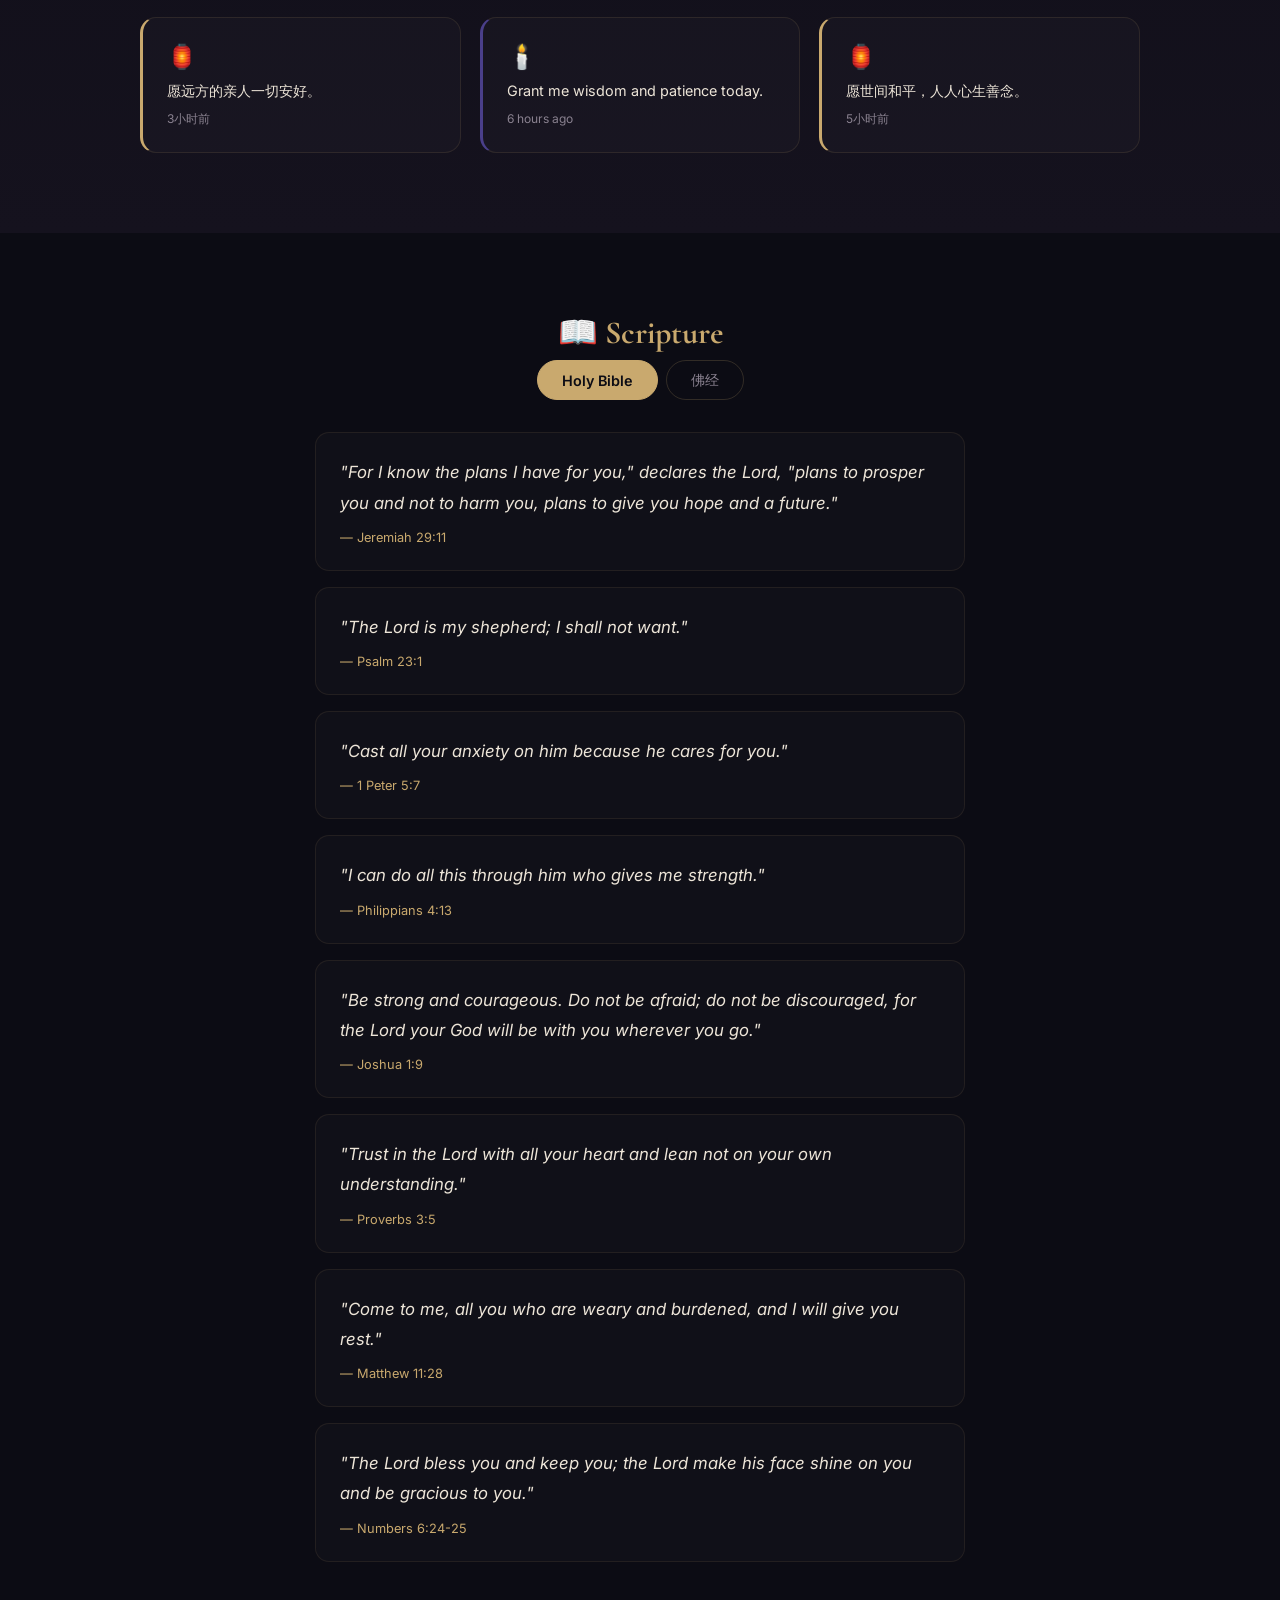
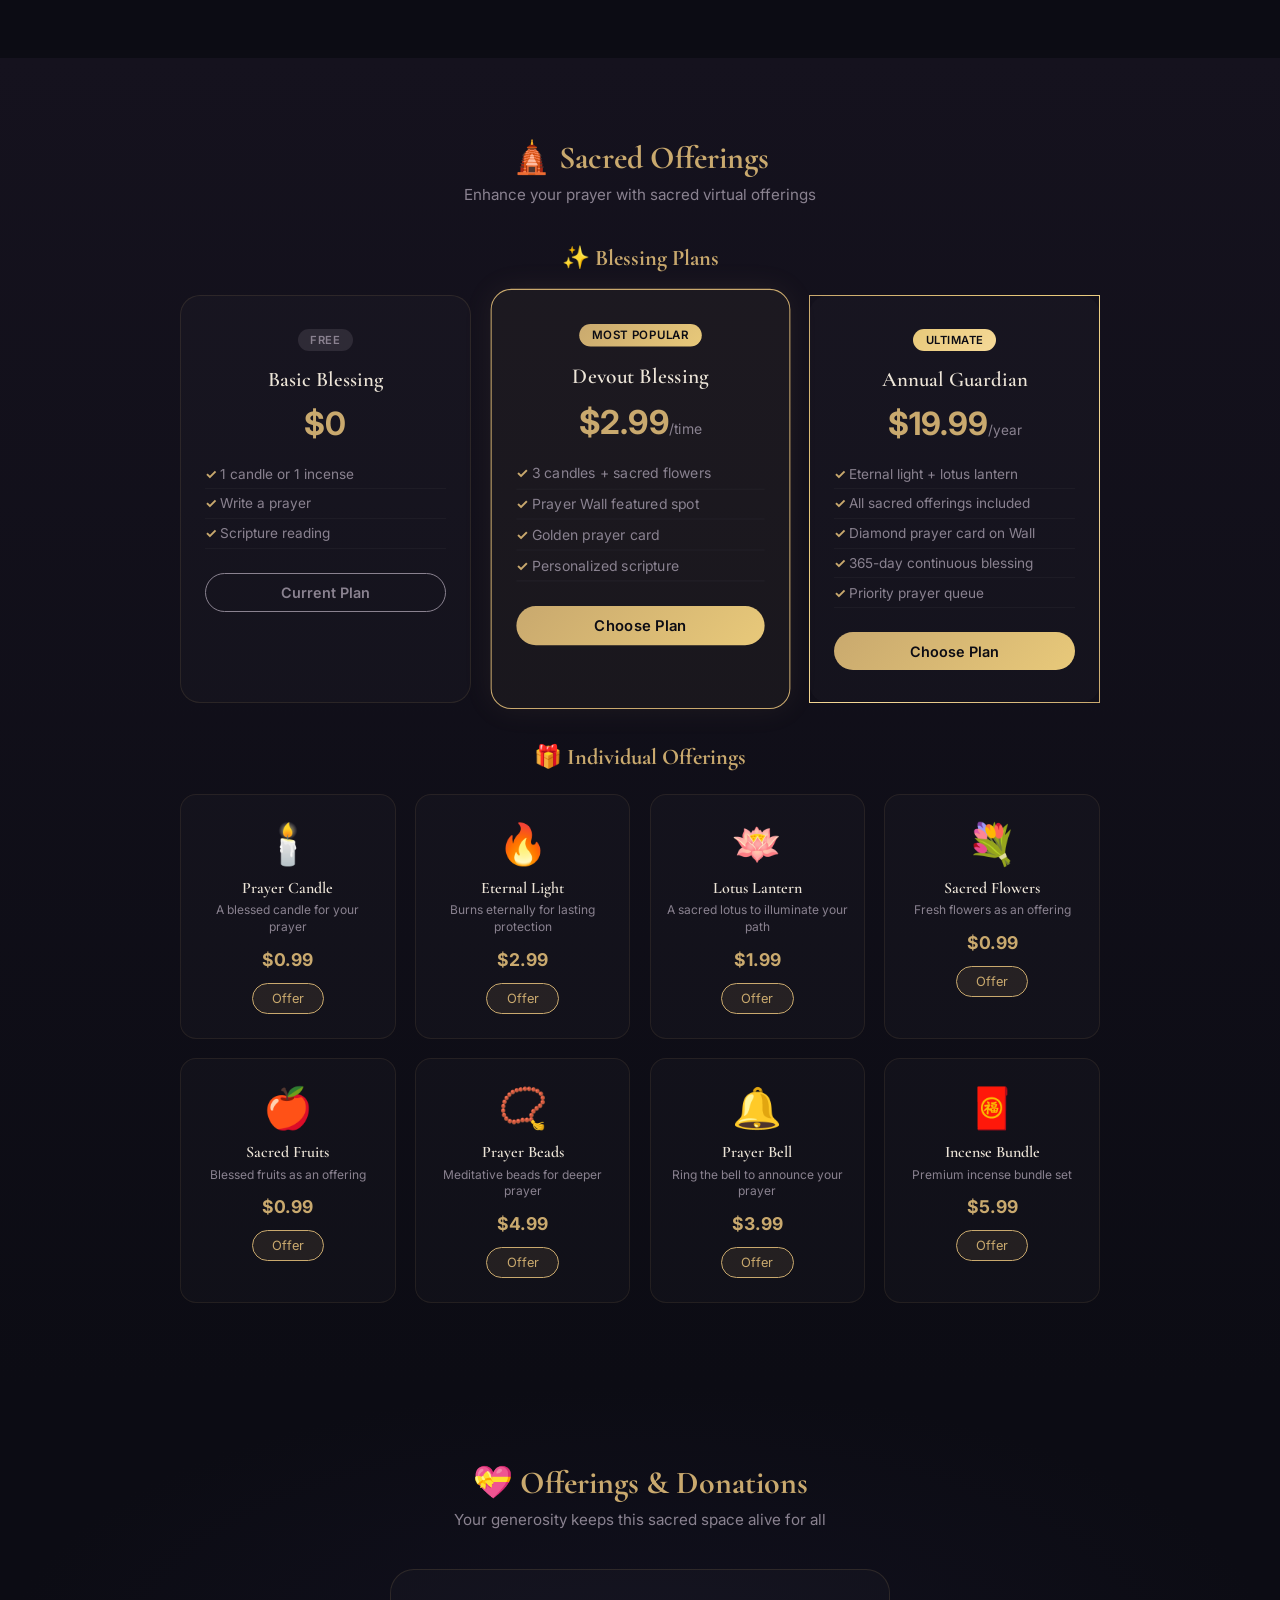
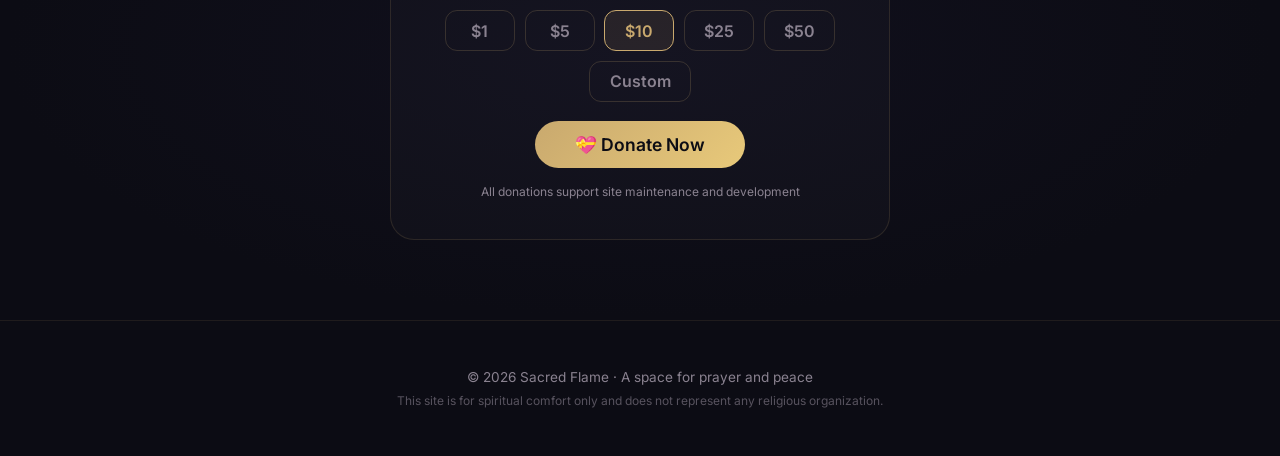
==== commit d9fe5494: "✨ feat: add monetization UI - offerings shop, blessing plans, donation" ====
--- a/index.html
+++ b/index.html
@@ -21,7 +21,10 @@
         <a href="#hero" data-i18n="nav.home">Home</a>
         <a href="#prayer-wall" data-i18n="nav.wall">Prayer Wall</a>
         <a href="#scripture-section" data-i18n="nav.scripture">Scripture</a>
-      </div>
+        <a href="#offerings-section" data-i18n="nav.shop">Shop</a>
+        <a href="#donate-section" data-i18n="nav.donate">Donate</a>
+      </div>
+      <button class="currency-toggle" id="currency-toggle" aria-label="Toggle currency">$ USD</button>
       <button class="lang-toggle" id="lang-toggle" aria-label="Toggle language">
         <span class="lang-en">中文</span>
         <span class="lang-zh" style="display:none">EN</span>
@@ -194,6 +197,98 @@
     <div class="scripture-content" id="scripture-content"></div>
   </section>
 
+  <!-- ========== 供品商城 ========== -->
+  <section id="offerings-section">
+    <h2 class="section-title" data-i18n="shop.title">🛕 Sacred Offerings</h2>
+    <p class="section-desc" data-i18n="shop.desc">Enhance your prayer with sacred virtual offerings</p>
+
+    <!-- 祈福套餐 -->
+    <div class="plans-area">
+      <h3 class="subsection-title" data-i18n="shop.plans">✨ Blessing Plans</h3>
+      <div class="plans-grid">
+        <div class="plan-card">
+          <div class="plan-badge free" data-i18n="plan.free.badge">Free</div>
+          <h4 class="plan-name" data-i18n="plan.free.name">Basic Blessing</h4>
+          <div class="plan-price"><span class="price-usd">$0</span><span class="price-cny" style="display:none">¥0</span></div>
+          <ul class="plan-features">
+            <li data-i18n="plan.free.f1">1 candle or 1 incense</li>
+            <li data-i18n="plan.free.f2">Write a prayer</li>
+            <li data-i18n="plan.free.f3">Scripture reading</li>
+          </ul>
+          <button class="plan-btn current" data-i18n="plan.free.btn">Current Plan</button>
+        </div>
+        <div class="plan-card featured">
+          <div class="plan-badge popular" data-i18n="plan.mid.badge">Most Popular</div>
+          <h4 class="plan-name" data-i18n="plan.mid.name">Devout Blessing</h4>
+          <div class="plan-price"><span class="price-usd">$2.99</span><span class="price-cny" style="display:none">¥19.99</span><span class="price-period" data-i18n="plan.period">/time</span></div>
+          <ul class="plan-features">
+            <li data-i18n="plan.mid.f1">3 candles + sacred flowers</li>
+            <li data-i18n="plan.mid.f2">Prayer Wall featured spot</li>
+            <li data-i18n="plan.mid.f3">Golden prayer card</li>
+            <li data-i18n="plan.mid.f4">Personalized scripture</li>
+          </ul>
+          <button class="plan-btn buy-btn" data-product="devout-blessing" data-i18n="plan.mid.btn">Choose Plan</button>
+        </div>
+        <div class="plan-card premium">
+          <div class="plan-badge ultimate" data-i18n="plan.top.badge">Ultimate</div>
+          <h4 class="plan-name" data-i18n="plan.top.name">Annual Guardian</h4>
+          <div class="plan-price"><span class="price-usd">$19.99</span><span class="price-cny" style="display:none">¥139.99</span><span class="price-period" data-i18n="plan.period.yr">/year</span></div>
+          <ul class="plan-features">
+            <li data-i18n="plan.top.f1">Eternal light + lotus lantern</li>
+            <li data-i18n="plan.top.f2">All sacred offerings included</li>
+            <li data-i18n="plan.top.f3">Diamond prayer card on Wall</li>
+            <li data-i18n="plan.top.f4">365-day continuous blessing</li>
+            <li data-i18n="plan.top.f5">Priority prayer queue</li>
+          </ul>
+          <button class="plan-btn buy-btn" data-product="annual-guardian" data-i18n="plan.top.btn">Choose Plan</button>
+        </div>
+      </div>
+    </div>
+
+    <!-- 单品供品 -->
+    <h3 class="subsection-title" data-i18n="shop.items">🎁 Individual Offerings</h3>
+    <div class="shop-grid" id="shop-grid"></div>
+  </section>
+
+  <!-- ========== 功德捐赠 ========== -->
+  <section id="donate-section">
+    <h2 class="section-title" data-i18n="donate.title">💝 Offerings & Donations</h2>
+    <p class="section-desc" data-i18n="donate.desc">Your generosity keeps this sacred space alive for all</p>
+    <div class="donate-box">
+      <div class="donate-amounts">
+        <button class="donate-amt" data-amt="1"><span class="price-usd">$1</span><span class="price-cny" style="display:none">¥7</span></button>
+        <button class="donate-amt" data-amt="5"><span class="price-usd">$5</span><span class="price-cny" style="display:none">¥35</span></button>
+        <button class="donate-amt active" data-amt="10"><span class="price-usd">$10</span><span class="price-cny" style="display:none">¥70</span></button>
+        <button class="donate-amt" data-amt="25"><span class="price-usd">$25</span><span class="price-cny" style="display:none">¥175</span></button>
+        <button class="donate-amt" data-amt="50"><span class="price-usd">$50</span><span class="price-cny" style="display:none">¥350</span></button>
+        <button class="donate-amt custom-amt" data-amt="custom" data-i18n="donate.custom">Custom</button>
+      </div>
+      <input type="number" class="donate-custom-input hidden" id="donate-custom" placeholder="Enter amount" min="1">
+      <button class="submit-btn donate-btn" id="donate-btn" data-i18n="donate.btn">💝 Donate Now</button>
+      <p class="donate-note" data-i18n="donate.note">All donations support site maintenance and development</p>
+    </div>
+  </section>
+
+  <!-- ========== 购买弹窗 ========== -->
+  <div class="modal-overlay hidden" id="purchase-modal">
+    <div class="modal-box">
+      <button class="modal-close" id="modal-close">✕</button>
+      <div class="modal-icon" id="modal-icon">🕯️</div>
+      <h3 class="modal-title" id="modal-title">Item Name</h3>
+      <p class="modal-price" id="modal-price">$0.00</p>
+      <p class="modal-desc" id="modal-desc">Description</p>
+      <div class="modal-payment">
+        <p class="modal-pay-label" data-i18n="modal.pay">Choose payment method:</p>
+        <div class="pay-methods">
+          <button class="pay-btn paypal">PayPal</button>
+          <button class="pay-btn stripe">Credit Card</button>
+          <button class="pay-btn wechat" data-i18n="modal.wechat">WeChat Pay</button>
+        </div>
+      </div>
+      <p class="modal-disclaimer" data-i18n="modal.disclaimer">Payment integration coming soon. Thank you for your interest!</p>
+    </div>
+  </div>
+
   <!-- ========== Footer ========== -->
   <footer id="site-footer">
     <p>© 2026 Sacred Flame · <span data-i18n="footer.desc">A space for prayer and peace</span></p>
--- a/css/style.css
+++ b/css/style.css
@@ -536,6 +536,224 @@
   font-size: 0.8rem; color: var(--gold); font-style: normal;
 }
 
+/* ===== 币种切换 ===== */
+.currency-toggle {
+  font-size: 0.75rem; padding: 0.3rem 0.65rem;
+  border: 1px solid rgba(201,169,110,0.4); border-radius: 20px;
+  color: var(--gold-light); margin-right: 0.4rem;
+  transition: all 0.3s;
+}
+.currency-toggle:hover { background: rgba(201,169,110,0.15); }
+
+/* ===== 供品商城 ===== */
+#offerings-section {
+  padding: 5rem 2rem;
+  background: linear-gradient(180deg, var(--bg-mid), var(--bg-deep));
+}
+.subsection-title {
+  font-family: var(--font-en); font-size: 1.4rem;
+  text-align: center; color: var(--gold); margin: 2.5rem 0 1.5rem;
+}
+
+/* 套餐卡片 */
+.plans-grid {
+  display: grid; grid-template-columns: repeat(auto-fit, minmax(260px, 1fr));
+  gap: 1.5rem; max-width: 920px; margin: 0 auto;
+}
+.plan-card {
+  position: relative; padding: 2rem 1.5rem;
+  background: rgba(255,255,255,0.02);
+  border: 1px solid rgba(201,169,110,0.12);
+  border-radius: 20px; text-align: center;
+  transition: all 0.4s;
+}
+.plan-card:hover {
+  transform: translateY(-6px);
+  box-shadow: 0 12px 40px rgba(0,0,0,0.3);
+}
+.plan-card.featured {
+  border-color: var(--gold);
+  background: rgba(201,169,110,0.05);
+  box-shadow: 0 0 30px rgba(201,169,110,0.08);
+  transform: scale(1.03);
+}
+.plan-card.featured:hover { transform: scale(1.03) translateY(-6px); }
+.plan-card.premium {
+  border-image: linear-gradient(135deg, var(--gold), #e8c97a, #f5d998, var(--gold)) 1;
+}
+.plan-badge {
+  display: inline-block; padding: 0.25rem 0.8rem;
+  border-radius: 12px; font-size: 0.7rem; font-weight: 600;
+  text-transform: uppercase; letter-spacing: 0.5px;
+  margin-bottom: 1rem;
+}
+.plan-badge.free { background: rgba(138,130,144,0.2); color: var(--text-dim); }
+.plan-badge.popular { background: linear-gradient(135deg, var(--gold), var(--gold-light)); color: var(--bg-deep); }
+.plan-badge.ultimate { background: linear-gradient(135deg, #e8c97a, #f5d998); color: var(--bg-deep); }
+.plan-name {
+  font-family: var(--font-en); font-size: 1.3rem;
+  font-weight: 600; color: var(--text-main); margin-bottom: 0.8rem;
+}
+.plan-price {
+  font-size: 2rem; font-weight: 700;
+  color: var(--gold); margin-bottom: 1rem;
+}
+.plan-price .price-period, .plan-price .price-period\.yr {
+  font-size: 0.85rem; font-weight: 400; color: var(--text-dim);
+}
+.plan-features {
+  list-style: none; text-align: left; margin-bottom: 1.5rem;
+}
+.plan-features li {
+  padding: 0.4rem 0; font-size: 0.85rem; color: var(--text-dim);
+  border-bottom: 1px solid rgba(255,255,255,0.03);
+}
+.plan-features li::before {
+  content: '✓ '; color: var(--gold); font-weight: 700;
+}
+.plan-btn {
+  padding: 0.65rem 1.8rem; border-radius: 25px; font-size: 0.9rem;
+  font-weight: 600; transition: all 0.3s; width: 100%;
+}
+.plan-btn.current {
+  border: 1px solid var(--text-dim); color: var(--text-dim);
+}
+.plan-btn.buy-btn {
+  background: linear-gradient(135deg, var(--gold), var(--gold-light));
+  color: var(--bg-deep);
+}
+.plan-btn.buy-btn:hover {
+  transform: scale(1.05);
+  box-shadow: 0 4px 20px rgba(201,169,110,0.4);
+}
+
+/* 商品网格 */
+.shop-grid {
+  display: grid; grid-template-columns: repeat(auto-fill, minmax(200px, 1fr));
+  gap: 1.2rem; max-width: 920px; margin: 0 auto;
+}
+.shop-item {
+  padding: 1.5rem 1rem; border-radius: 16px;
+  background: rgba(255,255,255,0.02);
+  border: 1px solid rgba(201,169,110,0.1);
+  text-align: center; transition: all 0.3s;
+  animation: fadeInUp 0.5s ease both;
+}
+.shop-item:hover {
+  border-color: var(--gold); transform: translateY(-4px);
+  box-shadow: 0 8px 25px rgba(201,169,110,0.1);
+}
+.shop-item-icon { font-size: 2.5rem; margin-bottom: 0.6rem; }
+.shop-item-name {
+  font-family: var(--font-en); font-size: 1rem;
+  font-weight: 600; color: var(--text-main); margin-bottom: 0.3rem;
+}
+.shop-item-desc {
+  font-size: 0.75rem; color: var(--text-dim); margin-bottom: 0.8rem;
+  line-height: 1.4;
+}
+.shop-item-price {
+  font-size: 1.1rem; font-weight: 700; color: var(--gold); margin-bottom: 0.8rem;
+}
+.shop-item-btn {
+  padding: 0.45rem 1.2rem; border-radius: 20px; font-size: 0.8rem;
+  background: rgba(201,169,110,0.1); border: 1px solid var(--gold);
+  color: var(--gold); transition: all 0.3s;
+}
+.shop-item-btn:hover {
+  background: var(--gold); color: var(--bg-deep);
+}
+
+/* ===== 捐赠区域 ===== */
+#donate-section {
+  padding: 5rem 2rem;
+  background: radial-gradient(ellipse at 50% 50%, rgba(74,63,138,0.08) 0%, var(--bg-deep) 70%);
+}
+.donate-box {
+  max-width: 500px; margin: 0 auto; text-align: center;
+  padding: 2.5rem; border-radius: 24px;
+  background: rgba(255,255,255,0.02);
+  border: 1px solid rgba(201,169,110,0.15);
+}
+.donate-amounts {
+  display: flex; flex-wrap: wrap; gap: 0.6rem;
+  justify-content: center; margin-bottom: 1.2rem;
+}
+.donate-amt {
+  padding: 0.6rem 1.2rem; border-radius: 12px; font-size: 1rem;
+  font-weight: 600; border: 1px solid rgba(201,169,110,0.2);
+  color: var(--text-dim); transition: all 0.3s; min-width: 70px;
+}
+.donate-amt:hover, .donate-amt.active {
+  border-color: var(--gold); color: var(--gold);
+  background: rgba(201,169,110,0.1);
+}
+.donate-custom-input {
+  width: 100%; max-width: 200px; padding: 0.6rem 1rem;
+  border-radius: 12px; font-size: 1rem; text-align: center;
+  background: rgba(255,255,255,0.05);
+  border: 1px solid rgba(201,169,110,0.3);
+  color: var(--text-main); margin-bottom: 1rem;
+  font-family: var(--font-body);
+}
+.donate-custom-input:focus { outline: none; border-color: var(--gold); }
+.donate-btn { margin-bottom: 1rem; font-size: 1.1rem; padding: 0.8rem 2.5rem; }
+.donate-note { font-size: 0.75rem; color: var(--text-dim); }
+
+/* ===== 购买弹窗 ===== */
+.modal-overlay {
+  position: fixed; inset: 0; z-index: 200;
+  background: rgba(0,0,0,0.7); backdrop-filter: blur(8px);
+  display: flex; align-items: center; justify-content: center;
+  animation: fadeIn 0.3s ease;
+}
+@keyframes fadeIn { from { opacity: 0; } to { opacity: 1; } }
+.modal-box {
+  position: relative; width: 90%; max-width: 420px;
+  background: var(--bg-mid); border: 1px solid rgba(201,169,110,0.2);
+  border-radius: 24px; padding: 2.5rem 2rem; text-align: center;
+  animation: modalSlideIn 0.4s cubic-bezier(0.25,0.46,0.45,0.94);
+}
+@keyframes modalSlideIn {
+  from { opacity: 0; transform: translateY(30px) scale(0.95); }
+  to { opacity: 1; transform: translateY(0) scale(1); }
+}
+.modal-close {
+  position: absolute; top: 1rem; right: 1rem;
+  font-size: 1.2rem; color: var(--text-dim);
+  transition: color 0.3s;
+}
+.modal-close:hover { color: var(--gold); }
+.modal-icon { font-size: 3rem; margin-bottom: 0.8rem; }
+.modal-title {
+  font-family: var(--font-en); font-size: 1.4rem;
+  font-weight: 700; color: var(--gold); margin-bottom: 0.3rem;
+}
+.modal-price {
+  font-size: 1.8rem; font-weight: 700;
+  color: var(--gold-light); margin-bottom: 0.5rem;
+}
+.modal-desc {
+  font-size: 0.85rem; color: var(--text-dim); margin-bottom: 1.5rem;
+}
+.modal-pay-label {
+  font-size: 0.85rem; color: var(--text-dim); margin-bottom: 0.8rem;
+}
+.pay-methods { display: flex; gap: 0.6rem; justify-content: center; flex-wrap: wrap; margin-bottom: 1rem; }
+.pay-btn {
+  padding: 0.6rem 1.2rem; border-radius: 12px; font-size: 0.85rem;
+  font-weight: 600; border: 1px solid rgba(201,169,110,0.2);
+  color: var(--text-main); transition: all 0.3s;
+}
+.pay-btn:hover { border-color: var(--gold); background: rgba(201,169,110,0.1); }
+.pay-btn.paypal:hover { border-color: #0070ba; color: #0070ba; }
+.pay-btn.stripe:hover { border-color: #635bff; color: #635bff; }
+.pay-btn.wechat:hover { border-color: #07c160; color: #07c160; }
+.modal-disclaimer {
+  font-size: 0.7rem; color: var(--text-dim); opacity: 0.6;
+  font-style: italic;
+}
+
 /* ===== Footer ===== */
 #site-footer {
   text-align: center; padding: 3rem 2rem;
@@ -561,8 +779,15 @@
   .mode-card { width: 100%; max-width: 300px; }
   .candle-rack { gap: 1rem; }
   .wax { width: 18px; height: 55px; }
-  .nav-links { gap: 0.8rem; }
-  .nav-links a { font-size: 0.8rem; }
+  .nav-links { gap: 0.6rem; }
+  .nav-links a { font-size: 0.72rem; }
   .cross-symbol, .buddha-symbol { font-size: 3rem; }
   .incense-btns { flex-direction: column; align-items: center; }
-}
+  .plans-grid { grid-template-columns: 1fr; }
+  .plan-card.featured { transform: none; }
+  .plan-card.featured:hover { transform: translateY(-6px); }
+  .shop-grid { grid-template-columns: repeat(2, 1fr); }
+  .donate-amounts { gap: 0.4rem; }
+  .donate-amt { min-width: 55px; font-size: 0.85rem; padding: 0.5rem 0.8rem; }
+  .currency-toggle { display: none; }
+}
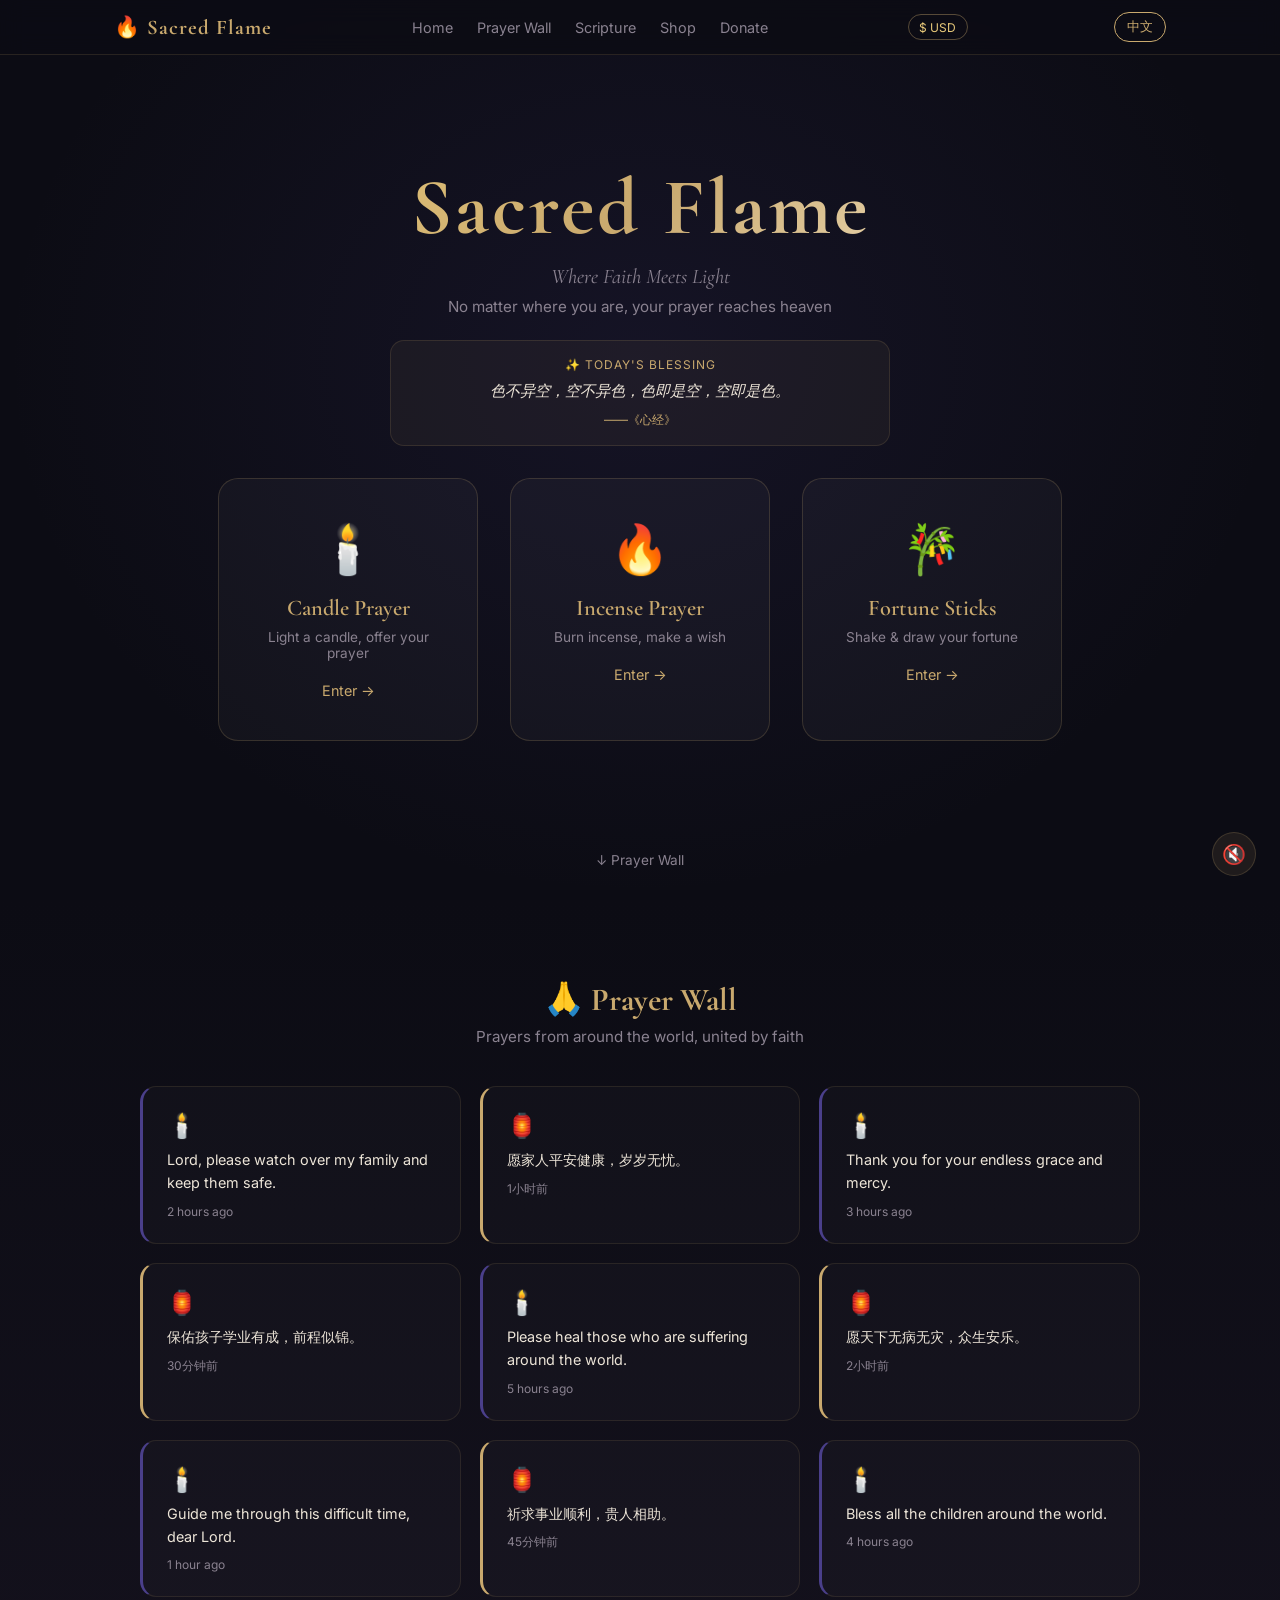
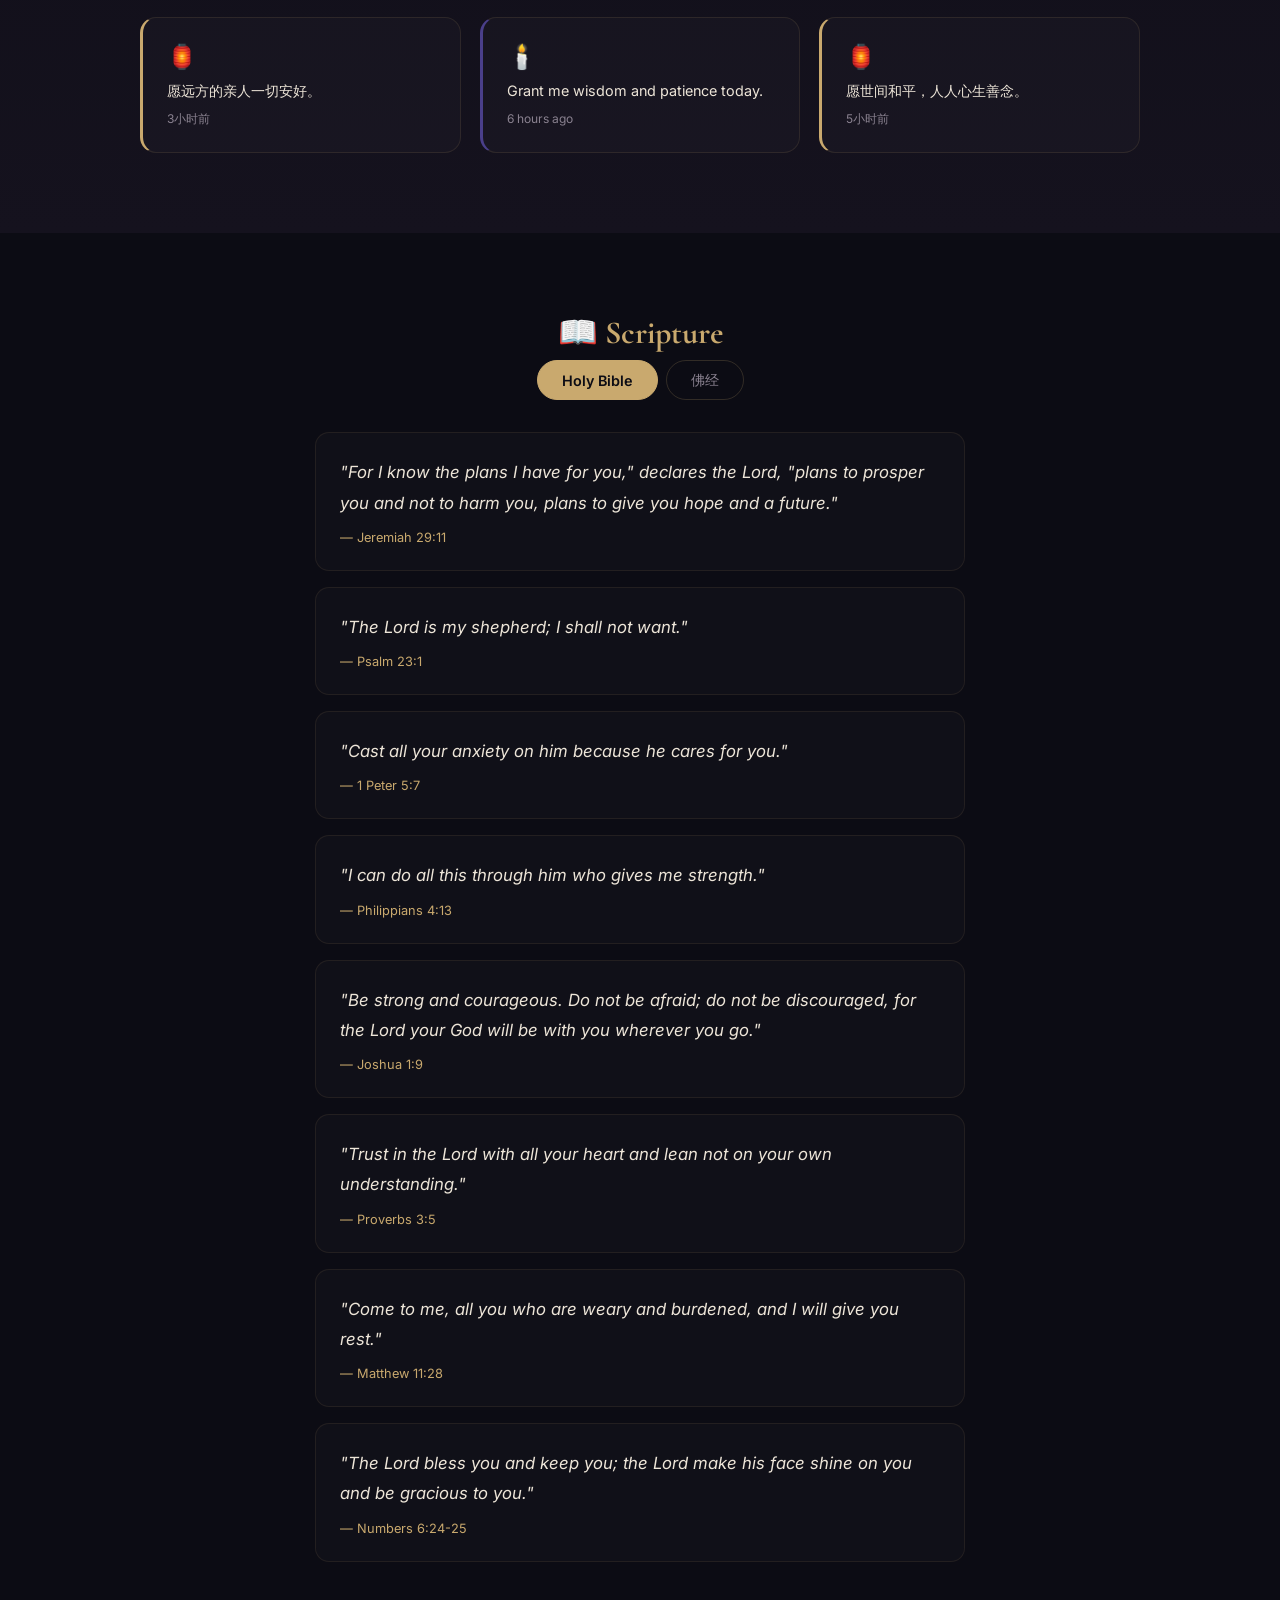
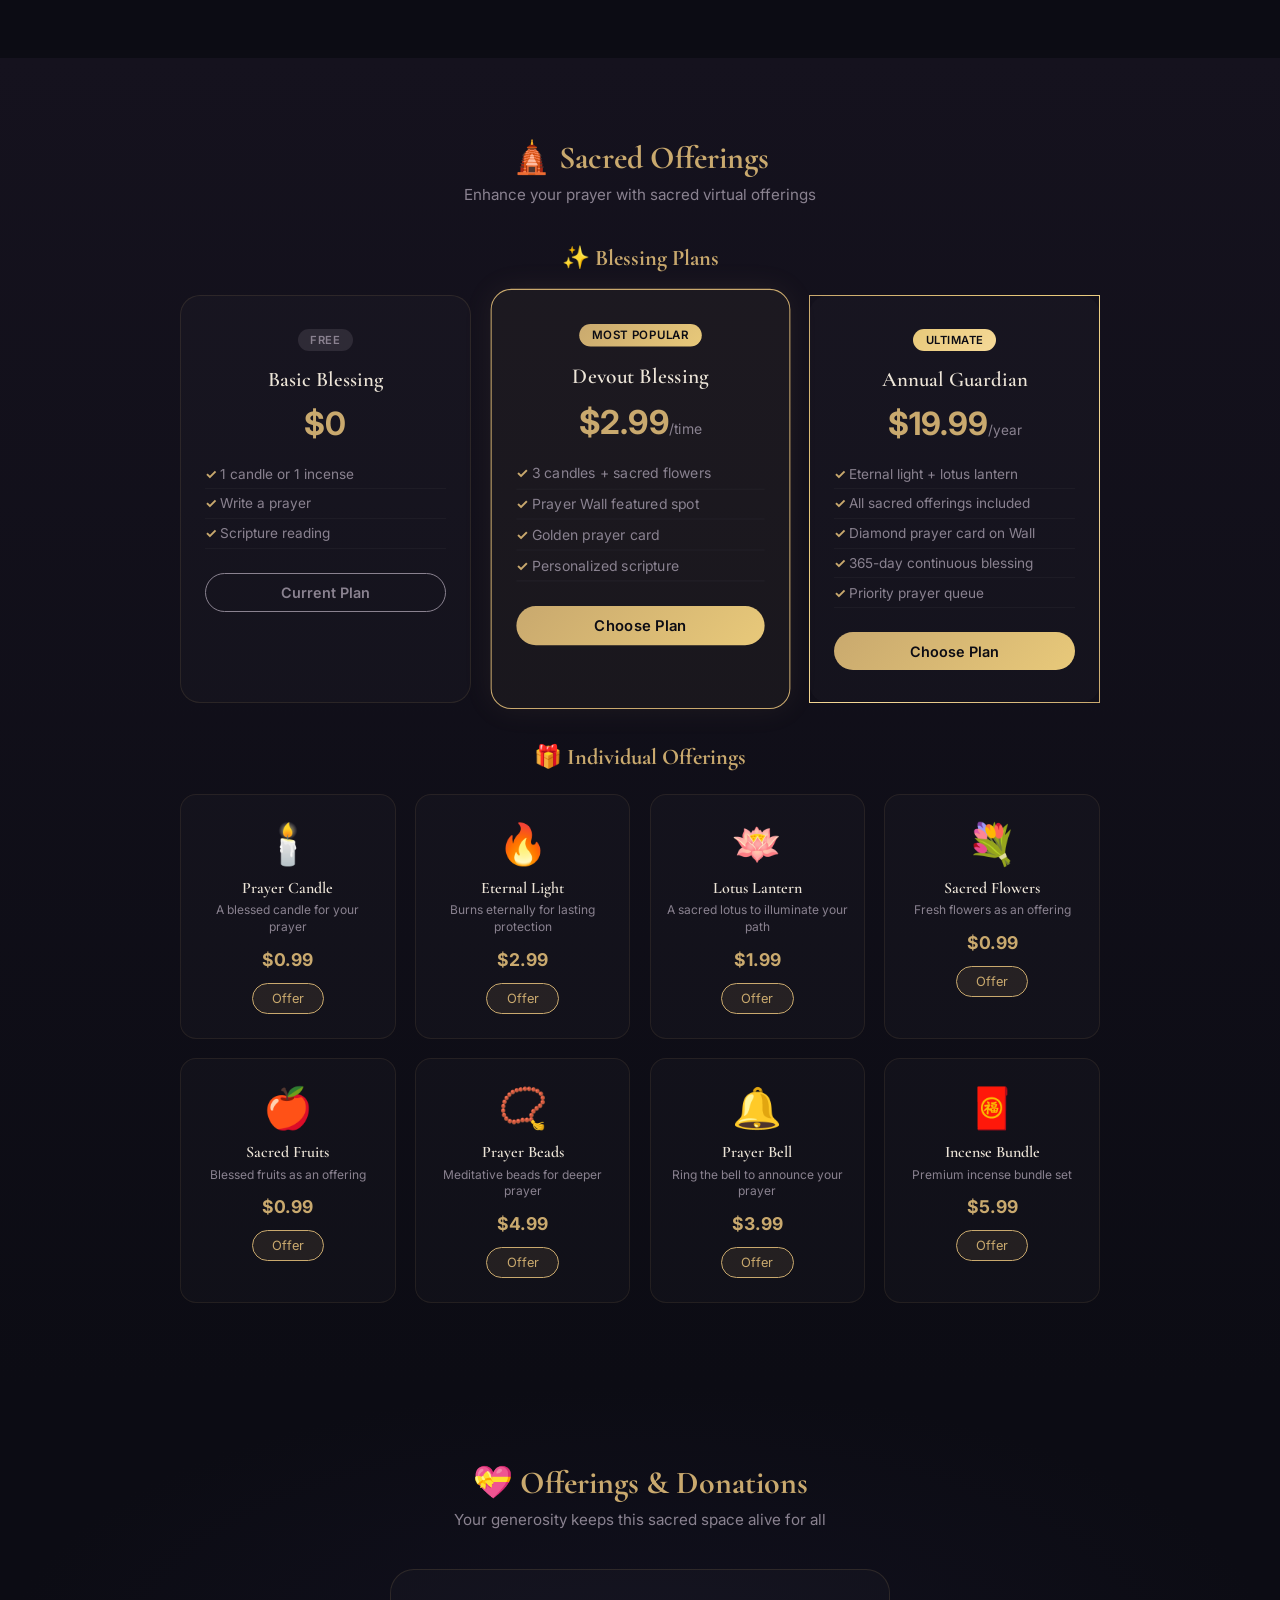
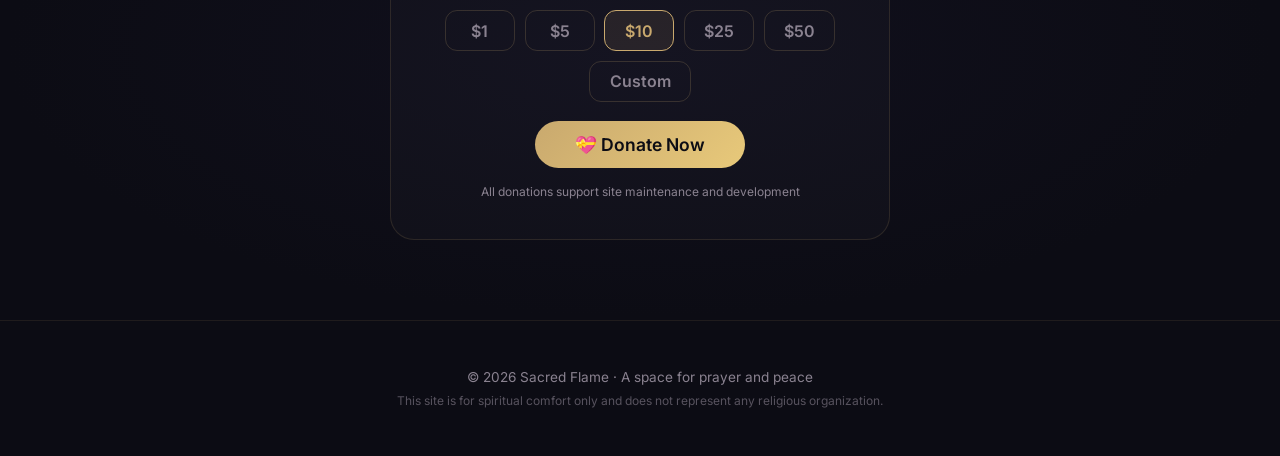
==== commit dcea61c9: "🎋 feat: add fortune sticks, daily verse, pray-for-loved-ones, optimized UX for overseas Chinese" ====
--- a/index.html
+++ b/index.html
@@ -40,6 +40,13 @@
       <p class="hero-tagline" data-i18n="hero.tagline">Where Faith Meets Light</p>
       <p class="hero-desc" data-i18n="hero.desc">No matter where you are, your prayer reaches heaven</p>
 
+      <!-- 今日经文 -->
+      <div class="daily-verse" id="daily-verse">
+        <span class="daily-label" data-i18n="daily.label">✨ Today's Blessing</span>
+        <p class="daily-text" id="daily-text"></p>
+        <cite class="daily-ref" id="daily-ref"></cite>
+      </div>
+
       <div class="mode-cards">
         <!-- 蜡烛模式卡片 -->
         <div class="mode-card" id="card-candle" tabindex="0" role="button" aria-label="Enter Candle Prayer mode">
@@ -58,6 +65,15 @@
           <p class="mode-card-desc" data-i18n="mode.incense.desc">Burn incense, make a wish</p>
           <span class="mode-card-btn" data-i18n="mode.enter">Enter →</span>
         </div>
+
+        <!-- 求签模式卡片 -->
+        <div class="mode-card" id="card-fortune" tabindex="0" role="button" aria-label="Enter Fortune Drawing mode">
+          <div class="mode-card-glow fortune-glow"></div>
+          <div class="mode-card-icon">🎋</div>
+          <h2 class="mode-card-title" data-i18n="mode.fortune.title">Fortune Sticks</h2>
+          <p class="mode-card-desc" data-i18n="mode.fortune.desc">Shake & draw your fortune</p>
+          <span class="mode-card-btn" data-i18n="mode.enter">Enter →</span>
+        </div>
       </div>
     </div>
     <div class="scroll-hint" data-i18n="hero.scroll">↓ Prayer Wall</div>
@@ -105,6 +121,10 @@
       <!-- 祈祷输入 -->
       <div class="prayer-input-wrap hidden" id="candle-input">
         <p class="input-prompt" data-i18n="candle.prompt">What's on your heart?</p>
+        <div class="pray-for-wrap">
+          <label data-i18n="pray.for">🤍 Pray for:</label>
+          <input type="text" class="pray-for-input" id="candle-prayfor" data-i18n-placeholder="pray.for.ph" placeholder="A loved one's name (optional)">
+        </div>
         <textarea id="candle-textarea" maxlength="200" data-i18n-placeholder="candle.placeholder" placeholder="Write your prayer..."></textarea>
         <button class="submit-btn" id="candle-submit" data-i18n="candle.submit">Amen 🙏</button>
       </div>
@@ -150,6 +170,10 @@
       <!-- 祈愿输入 -->
       <div class="prayer-input-wrap hidden" id="incense-input">
         <p class="input-prompt" data-i18n="incense.prompt">写下您的心愿</p>
+        <div class="pray-for-wrap">
+          <label data-i18n="pray.for.zh">🤍 为谁祈福：</label>
+          <input type="text" class="pray-for-input" id="incense-prayfor" data-i18n-placeholder="pray.for.ph.zh" placeholder="亲人的名字（选填）">
+        </div>
         <div class="wish-cats" id="wish-cats">
           <button class="wish-cat active" data-cat="health">🏥 <span data-i18n="cat.health">平安健康</span></button>
           <button class="wish-cat" data-cat="study">📚 <span data-i18n="cat.study">学业有成</span></button>
@@ -176,6 +200,38 @@
           <span data-i18n="merit.label">功德</span>: <span id="merit-count">0</span>
         </div>
         <div class="merit-floats" id="merit-floats"></div>
+      </div>
+    </div>
+  </section>
+
+  <!-- ========== 求签场景 ========== -->
+  <section id="fortune-scene" class="prayer-scene" aria-hidden="true">
+    <div class="scene-overlay fortune-overlay"></div>
+    <button class="back-btn" id="fortune-back" data-i18n="btn.back">← Back</button>
+    <div class="temple-glow"></div>
+    <div class="scene-body">
+      <h2 class="scene-title" data-i18n="fortune.title">🎋 求签问卦</h2>
+      <p class="scene-subtitle" data-i18n="fortune.subtitle">心诚则灵，摇签问天意</p>
+
+      <div class="fortune-container">
+        <div class="sign-tube" id="sign-tube">
+          <div class="tube-body">
+            <div class="stick-bundle" id="stick-bundle">
+              <div class="f-stick"></div><div class="f-stick"></div><div class="f-stick"></div>
+              <div class="f-stick"></div><div class="f-stick"></div><div class="f-stick"></div>
+              <div class="f-stick"></div><div class="f-stick"></div><div class="f-stick"></div>
+            </div>
+          </div>
+          <div class="tube-base"></div>
+        </div>
+        <button class="action-btn glow-btn shake-btn" id="shake-btn" data-i18n="fortune.shake">🎋 摇签</button>
+      </div>
+
+      <div class="fortune-result hidden" id="fortune-result">
+        <div class="fortune-rank" id="fortune-rank"></div>
+        <div class="fortune-poem" id="fortune-poem"></div>
+        <div class="fortune-explain" id="fortune-explain"></div>
+        <button class="action-btn" id="fortune-again" data-i18n="fortune.again">🔄 再求一签</button>
       </div>
     </div>
   </section>
--- a/css/style.css
+++ b/css/style.css
@@ -98,7 +98,24 @@
   font-family: var(--font-en); font-size: 1.3rem; font-style: italic;
   color: var(--text-dim); margin-bottom: 0.5rem;
 }
-.hero-desc { color: var(--text-dim); font-size: 0.95rem; margin-bottom: 2.5rem; }
+.hero-desc { color: var(--text-dim); font-size: 0.95rem; margin-bottom: 1.5rem; }
+
+/* 今日经文 */
+.daily-verse {
+  max-width: 500px; margin: 0 auto 2rem; padding: 1rem 1.5rem;
+  background: rgba(201,169,110,0.06);
+  border: 1px solid rgba(201,169,110,0.15);
+  border-radius: 14px; text-align: center;
+}
+.daily-label {
+  font-size: 0.75rem; color: var(--gold); text-transform: uppercase;
+  letter-spacing: 1px; display: block; margin-bottom: 0.4rem;
+}
+.daily-text {
+  font-family: var(--font-en); font-size: 0.95rem; font-style: italic;
+  color: var(--text-main); line-height: 1.6; margin-bottom: 0.3rem;
+}
+.daily-ref { font-size: 0.75rem; color: var(--gold); font-style: normal; }
 
 /* 模式卡片 */
 .mode-cards { display: flex; gap: 2rem; flex-wrap: wrap; justify-content: center; }
@@ -121,6 +138,7 @@
 }
 .candle-glow { background: radial-gradient(circle, rgba(74,63,138,0.2), transparent 60%); }
 .incense-glow { background: radial-gradient(circle, rgba(201,169,110,0.15), transparent 60%); }
+.fortune-glow { background: radial-gradient(circle, rgba(160,69,62,0.15), transparent 60%); }
 .mode-card:hover .mode-card-glow { opacity: 1; }
 .mode-card-icon { font-size: 3rem; margin-bottom: 1rem; }
 .mode-card-title {
@@ -174,6 +192,24 @@
 .scene-subtitle {
   font-size: 0.95rem; color: var(--text-dim); margin-bottom: 2rem;
 }
+
+/* 为谁祈福 */
+.pray-for-wrap {
+  display: flex; align-items: center; gap: 0.6rem;
+  justify-content: center; margin-bottom: 0.8rem;
+}
+.pray-for-wrap label {
+  font-size: 0.9rem; color: var(--gold); white-space: nowrap;
+}
+.pray-for-input {
+  flex: 1; max-width: 220px; padding: 0.5rem 0.8rem;
+  border-radius: 10px; font-size: 0.9rem;
+  background: rgba(255,255,255,0.05);
+  border: 1px solid rgba(201,169,110,0.2);
+  color: var(--text-main); font-family: var(--font-body);
+  transition: border-color 0.3s;
+}
+.pray-for-input:focus { outline: none; border-color: var(--gold); }
 
 /* ===== 蜡烛场景 ===== */
 #candle-scene .scene-overlay {
@@ -534,6 +570,90 @@
 }
 .scripture-item cite {
   font-size: 0.8rem; color: var(--gold); font-style: normal;
+}
+
+/* ===== 求签场景 ===== */
+.fortune-overlay {
+  background: radial-gradient(ellipse at 50% 30%, rgba(160,69,62,0.1) 0%, var(--bg-deep) 70%);
+}
+.fortune-container { margin-bottom: 2rem; }
+.sign-tube {
+  display: flex; flex-direction: column; align-items: center;
+  margin: 0 auto 1.5rem; position: relative; width: 90px;
+}
+.tube-body {
+  width: 70px; height: 120px;
+  background: linear-gradient(135deg, #8b5e3c, #6b4226);
+  border-radius: 8px 8px 0 0;
+  position: relative; overflow: hidden;
+  box-shadow: inset 0 -10px 20px rgba(0,0,0,0.3), 0 4px 15px rgba(0,0,0,0.5);
+  display: flex; align-items: flex-end; justify-content: center;
+  padding-bottom: 10px;
+}
+.tube-base {
+  width: 90px; height: 12px;
+  background: linear-gradient(180deg, #6b4226, #4a2e18);
+  border-radius: 0 0 6px 6px;
+}
+.stick-bundle { display: flex; gap: 2px; transform-origin: bottom center; }
+.f-stick {
+  width: 3px; height: 80px;
+  background: linear-gradient(180deg, #f0d78c, #c9a96e);
+  border-radius: 1px 1px 0 0;
+  transform-origin: bottom center;
+}
+.sign-tube.shaking .stick-bundle {
+  animation: shakeSticks 0.6s ease-in-out;
+}
+@keyframes shakeSticks {
+  0%,100% { transform: rotate(0); }
+  15% { transform: rotate(-12deg); }
+  30% { transform: rotate(10deg); }
+  45% { transform: rotate(-8deg); }
+  60% { transform: rotate(6deg); }
+  75% { transform: rotate(-4deg); }
+  90% { transform: rotate(2deg); }
+}
+.shake-btn { font-size: 1.1rem; }
+
+/* 签文结果 */
+.fortune-result {
+  animation: fadeInUp 0.8s ease; text-align: center;
+}
+.fortune-rank {
+  font-family: var(--font-cn); font-size: 2.2rem; font-weight: 700;
+  margin-bottom: 1rem; padding: 0.5rem 1.5rem;
+  display: inline-block; border-radius: 12px;
+}
+.fortune-rank.rank-best {
+  color: #ff6b35; background: rgba(255,107,53,0.1);
+  border: 2px solid rgba(255,107,53,0.3);
+  text-shadow: 0 0 20px rgba(255,107,53,0.3);
+}
+.fortune-rank.rank-good {
+  color: var(--gold); background: rgba(201,169,110,0.1);
+  border: 2px solid rgba(201,169,110,0.3);
+}
+.fortune-rank.rank-mid {
+  color: var(--text-main); background: rgba(255,255,255,0.05);
+  border: 2px solid rgba(255,255,255,0.1);
+}
+.fortune-rank.rank-low {
+  color: var(--text-dim); background: rgba(138,130,144,0.1);
+  border: 2px solid rgba(138,130,144,0.2);
+}
+.fortune-poem {
+  font-family: var(--font-cn); font-size: 1.15rem;
+  line-height: 2; color: var(--text-main);
+  margin-bottom: 1.2rem; padding: 1rem;
+  background: rgba(201,169,110,0.04);
+  border-radius: 12px;
+  border: 1px solid rgba(201,169,110,0.1);
+}
+.fortune-explain {
+  font-size: 0.9rem; color: var(--text-dim);
+  line-height: 1.7; margin-bottom: 1.5rem;
+  padding: 0 1rem;
 }
 
 /* ===== 币种切换 ===== */
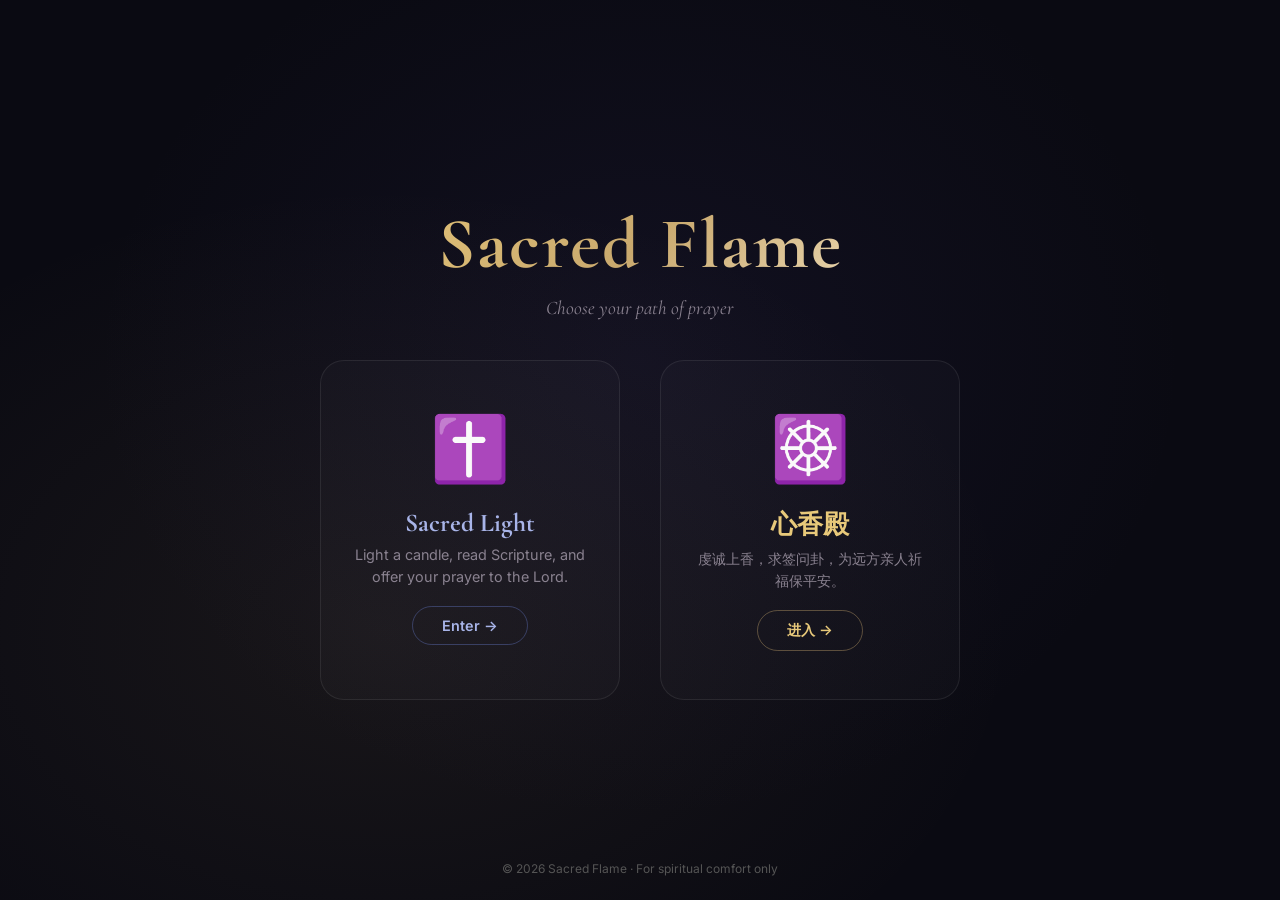
==== commit 4fb0e0d8: "🔥 feat: split into two independent sites - Sacred Light (Christian) + 心香殿 (Buddhist)" ====
--- a/index.html
+++ b/index.html
@@ -1,359 +1,64 @@
 <!DOCTYPE html>
-<html lang="en" data-lang="en">
+<html lang="en">
 <head>
   <meta charset="UTF-8">
   <meta name="viewport" content="width=device-width, initial-scale=1.0">
-  <title>Sacred Flame — Online Prayer & Incense</title>
-  <meta name="description" content="A cross-cultural online prayer platform. Light a candle or burn incense — wherever you are, your prayer reaches heaven.">
-  <meta name="keywords" content="online prayer, virtual candle, incense burning, 在线祈福, 烧香">
+  <title>Sacred Flame — Choose Your Path</title>
+  <meta name="description" content="Online prayer platform for Christians and Buddhists. Light candles or burn incense — wherever you are.">
   <link rel="preconnect" href="https://fonts.googleapis.com">
-  <link rel="preconnect" href="https://fonts.gstatic.com" crossorigin>
-  <link href="https://fonts.googleapis.com/css2?family=Cormorant+Garamond:ital,wght@0,400;0,600;0,700;1,400&family=Noto+Serif+SC:wght@400;600;700&family=Inter:wght@300;400;500&display=swap" rel="stylesheet">
-  <link rel="stylesheet" href="css/style.css">
+  <link href="https://fonts.googleapis.com/css2?family=Cormorant+Garamond:wght@400;600;700&family=Noto+Serif+SC:wght@400;600;700&family=Inter:wght@300;400;500&display=swap" rel="stylesheet">
+  <style>
+    *{box-sizing:border-box;margin:0;padding:0}
+    body{font-family:'Inter',sans-serif;background:#0a0a12;color:#ede5d8;min-height:100vh;display:flex;flex-direction:column;align-items:center;justify-content:center;overflow:hidden}
+    .bg{position:fixed;inset:0;background:radial-gradient(ellipse at 50% 40%,rgba(74,63,138,0.12) 0%,transparent 60%),radial-gradient(ellipse at 30% 70%,rgba(201,169,110,0.08) 0%,transparent 50%),#0a0a12;z-index:0}
+    .content{position:relative;z-index:1;text-align:center;padding:2rem}
+    h1{font-family:'Cormorant Garamond',serif;font-size:clamp(2.5rem,7vw,4.5rem);font-weight:700;background:linear-gradient(135deg,#e8c97a,#c9a96e,#f5e6c8);-webkit-background-clip:text;-webkit-text-fill-color:transparent;background-clip:text;margin-bottom:.5rem;letter-spacing:2px}
+    .tagline{font-family:'Cormorant Garamond',serif;font-size:1.2rem;font-style:italic;color:#8a8290;margin-bottom:2.5rem}
+    .cards{display:flex;gap:2.5rem;flex-wrap:wrap;justify-content:center}
+    .card{position:relative;width:300px;padding:3rem 2rem;background:rgba(255,255,255,.02);border:1px solid rgba(255,255,255,.08);border-radius:24px;text-align:center;transition:all .4s cubic-bezier(.25,.46,.45,.94);overflow:hidden;text-decoration:none;color:inherit;cursor:pointer}
+    .card:hover{transform:translateY(-10px);box-shadow:0 25px 60px rgba(0,0,0,.4)}
+    .card-christian:hover{border-color:rgba(100,120,200,.5);box-shadow:0 25px 60px rgba(74,63,138,.2)}
+    .card-buddhist:hover{border-color:rgba(201,169,110,.5);box-shadow:0 25px 60px rgba(201,169,110,.15)}
+    .card-glow{position:absolute;top:-60%;left:-60%;width:220%;height:220%;border-radius:50%;opacity:0;transition:opacity .5s}
+    .card:hover .card-glow{opacity:1}
+    .glow-c{background:radial-gradient(circle,rgba(74,63,138,.15),transparent 55%)}
+    .glow-b{background:radial-gradient(circle,rgba(201,169,110,.12),transparent 55%)}
+    .card-icon{font-size:4rem;margin-bottom:1.2rem}
+    .card h2{font-family:'Cormorant Garamond',serif;font-size:1.6rem;font-weight:700;margin-bottom:.4rem}
+    .card-christian h2{color:#a8b4e8}
+    .card-buddhist h2{color:#e8c97a}
+    .card p{font-size:.9rem;color:#8a8290;margin-bottom:1.2rem;line-height:1.5}
+    .card-btn{display:inline-block;padding:.6rem 1.8rem;border-radius:25px;font-size:.9rem;font-weight:600;transition:all .3s}
+    .card-christian .card-btn{border:1px solid rgba(100,120,200,.4);color:#a8b4e8}
+    .card-christian:hover .card-btn{background:rgba(100,120,200,.15)}
+    .card-buddhist .card-btn{border:1px solid rgba(201,169,110,.4);color:#e8c97a}
+    .card-buddhist:hover .card-btn{background:rgba(201,169,110,.1)}
+    .footer{position:fixed;bottom:1.5rem;font-size:.75rem;color:#555;z-index:1}
+    @media(max-width:680px){.cards{flex-direction:column;align-items:center}.card{width:90%;max-width:340px}}
+  </style>
 </head>
 <body>
-
-  <!-- ========== 导航栏 ========== -->
-  <nav id="main-nav">
-    <div class="nav-inner">
-      <a href="#" class="nav-logo" id="nav-logo">🔥 Sacred Flame</a>
-      <div class="nav-links">
-        <a href="#hero" data-i18n="nav.home">Home</a>
-        <a href="#prayer-wall" data-i18n="nav.wall">Prayer Wall</a>
-        <a href="#scripture-section" data-i18n="nav.scripture">Scripture</a>
-        <a href="#offerings-section" data-i18n="nav.shop">Shop</a>
-        <a href="#donate-section" data-i18n="nav.donate">Donate</a>
-      </div>
-      <button class="currency-toggle" id="currency-toggle" aria-label="Toggle currency">$ USD</button>
-      <button class="lang-toggle" id="lang-toggle" aria-label="Toggle language">
-        <span class="lang-en">中文</span>
-        <span class="lang-zh" style="display:none">EN</span>
-      </button>
-    </div>
-  </nav>
-
-  <!-- ========== Hero 区域 ========== -->
-  <section id="hero">
-    <div class="hero-particles" id="hero-particles"></div>
-    <div class="hero-content">
-      <h1 class="hero-title">Sacred Flame</h1>
-      <p class="hero-tagline" data-i18n="hero.tagline">Where Faith Meets Light</p>
-      <p class="hero-desc" data-i18n="hero.desc">No matter where you are, your prayer reaches heaven</p>
-
-      <!-- 今日经文 -->
-      <div class="daily-verse" id="daily-verse">
-        <span class="daily-label" data-i18n="daily.label">✨ Today's Blessing</span>
-        <p class="daily-text" id="daily-text"></p>
-        <cite class="daily-ref" id="daily-ref"></cite>
-      </div>
-
-      <div class="mode-cards">
-        <!-- 蜡烛模式卡片 -->
-        <div class="mode-card" id="card-candle" tabindex="0" role="button" aria-label="Enter Candle Prayer mode">
-          <div class="mode-card-glow candle-glow"></div>
-          <div class="mode-card-icon">🕯️</div>
-          <h2 class="mode-card-title" data-i18n="mode.candle.title">Candle Prayer</h2>
-          <p class="mode-card-desc" data-i18n="mode.candle.desc">Light a candle, offer your prayer</p>
-          <span class="mode-card-btn" data-i18n="mode.enter">Enter →</span>
-        </div>
-
-        <!-- 烧香模式卡片 -->
-        <div class="mode-card" id="card-incense" tabindex="0" role="button" aria-label="Enter Incense Prayer mode">
-          <div class="mode-card-glow incense-glow"></div>
-          <div class="mode-card-icon">🔥</div>
-          <h2 class="mode-card-title" data-i18n="mode.incense.title">Incense Prayer</h2>
-          <p class="mode-card-desc" data-i18n="mode.incense.desc">Burn incense, make a wish</p>
-          <span class="mode-card-btn" data-i18n="mode.enter">Enter →</span>
-        </div>
-
-        <!-- 求签模式卡片 -->
-        <div class="mode-card" id="card-fortune" tabindex="0" role="button" aria-label="Enter Fortune Drawing mode">
-          <div class="mode-card-glow fortune-glow"></div>
-          <div class="mode-card-icon">🎋</div>
-          <h2 class="mode-card-title" data-i18n="mode.fortune.title">Fortune Sticks</h2>
-          <p class="mode-card-desc" data-i18n="mode.fortune.desc">Shake & draw your fortune</p>
-          <span class="mode-card-btn" data-i18n="mode.enter">Enter →</span>
-        </div>
-      </div>
-    </div>
-    <div class="scroll-hint" data-i18n="hero.scroll">↓ Prayer Wall</div>
-  </section>
-
-  <!-- ========== 蜡烛祈祷场景 ========== -->
-  <section id="candle-scene" class="prayer-scene" aria-hidden="true">
-    <div class="scene-overlay"></div>
-    <button class="back-btn" id="candle-back" data-i18n="btn.back">← Back</button>
-
-    <!-- 教堂装饰光效 -->
-    <div class="church-glow"></div>
-    <div class="cross-symbol">✝</div>
-
-    <div class="scene-body">
-      <h2 class="scene-title" data-i18n="candle.title">Light a Candle for Your Prayer</h2>
-      <p class="scene-subtitle" data-i18n="candle.subtitle">Let your light shine before others</p>
-
-      <!-- 蜡烛架 -->
-      <div class="candle-rack" id="candle-rack">
-        <div class="candle" data-index="0">
-          <div class="flame-wrap"><div class="flame"><div class="flame-top"></div><div class="flame-mid"></div><div class="flame-bot"></div></div><div class="flame-glow"></div></div>
-          <div class="wick"></div><div class="wax"></div><div class="wax-drip"></div>
-        </div>
-        <div class="candle" data-index="1">
-          <div class="flame-wrap"><div class="flame"><div class="flame-top"></div><div class="flame-mid"></div><div class="flame-bot"></div></div><div class="flame-glow"></div></div>
-          <div class="wick"></div><div class="wax"></div><div class="wax-drip"></div>
-        </div>
-        <div class="candle" data-index="2">
-          <div class="flame-wrap"><div class="flame"><div class="flame-top"></div><div class="flame-mid"></div><div class="flame-bot"></div></div><div class="flame-glow"></div></div>
-          <div class="wick"></div><div class="wax"></div><div class="wax-drip"></div>
-        </div>
-        <div class="candle" data-index="3">
-          <div class="flame-wrap"><div class="flame"><div class="flame-top"></div><div class="flame-mid"></div><div class="flame-bot"></div></div><div class="flame-glow"></div></div>
-          <div class="wick"></div><div class="wax"></div><div class="wax-drip"></div>
-        </div>
-        <div class="candle" data-index="4">
-          <div class="flame-wrap"><div class="flame"><div class="flame-top"></div><div class="flame-mid"></div><div class="flame-bot"></div></div><div class="flame-glow"></div></div>
-          <div class="wick"></div><div class="wax"></div><div class="wax-drip"></div>
-        </div>
-      </div>
-
-      <button class="action-btn glow-btn" id="light-candle-btn" data-i18n="candle.light">🕯️ Light a Candle</button>
-
-      <!-- 祈祷输入 -->
-      <div class="prayer-input-wrap hidden" id="candle-input">
-        <p class="input-prompt" data-i18n="candle.prompt">What's on your heart?</p>
-        <div class="pray-for-wrap">
-          <label data-i18n="pray.for">🤍 Pray for:</label>
-          <input type="text" class="pray-for-input" id="candle-prayfor" data-i18n-placeholder="pray.for.ph" placeholder="A loved one's name (optional)">
-        </div>
-        <textarea id="candle-textarea" maxlength="200" data-i18n-placeholder="candle.placeholder" placeholder="Write your prayer..."></textarea>
-        <button class="submit-btn" id="candle-submit" data-i18n="candle.submit">Amen 🙏</button>
-      </div>
-
-      <!-- 经文展示 -->
-      <div class="scripture-reveal hidden" id="candle-scripture">
-        <blockquote id="candle-verse-text"></blockquote>
-        <cite id="candle-verse-ref"></cite>
-      </div>
-    </div>
-  </section>
-
-  <!-- ========== 烧香祈福场景 ========== -->
-  <section id="incense-scene" class="prayer-scene" aria-hidden="true">
-    <div class="scene-overlay"></div>
-    <button class="back-btn" id="incense-back" data-i18n="btn.back">← Back</button>
-
-    <!-- 佛堂装饰光效 -->
-    <div class="temple-glow"></div>
-    <div class="buddha-symbol">☸</div>
-
-    <div class="scene-body">
-      <h2 class="scene-title" data-i18n="incense.title">虔诚上香</h2>
-      <p class="scene-subtitle" data-i18n="incense.subtitle">心诚则灵，万里亦至</p>
-
-      <!-- 香炉 -->
-      <div class="burner-area" id="burner-area">
-        <div class="incense-group" id="incense-group"></div>
-        <div class="burner">
-          <div class="burner-rim"></div>
-          <div class="burner-body-shape"></div>
-          <div class="burner-base"></div>
-          <div class="burner-foot left"></div>
-          <div class="burner-foot right"></div>
-        </div>
-      </div>
-
-      <div class="incense-btns">
-        <button class="action-btn glow-btn" data-count="1" data-i18n="incense.one">🔥 上一柱香</button>
-        <button class="action-btn glow-btn" data-count="3" data-i18n="incense.three">🔥 上三柱香</button>
-      </div>
-
-      <!-- 祈愿输入 -->
-      <div class="prayer-input-wrap hidden" id="incense-input">
-        <p class="input-prompt" data-i18n="incense.prompt">写下您的心愿</p>
-        <div class="pray-for-wrap">
-          <label data-i18n="pray.for.zh">🤍 为谁祈福：</label>
-          <input type="text" class="pray-for-input" id="incense-prayfor" data-i18n-placeholder="pray.for.ph.zh" placeholder="亲人的名字（选填）">
-        </div>
-        <div class="wish-cats" id="wish-cats">
-          <button class="wish-cat active" data-cat="health">🏥 <span data-i18n="cat.health">平安健康</span></button>
-          <button class="wish-cat" data-cat="study">📚 <span data-i18n="cat.study">学业有成</span></button>
-          <button class="wish-cat" data-cat="career">💼 <span data-i18n="cat.career">事业顺利</span></button>
-          <button class="wish-cat" data-cat="family">🏠 <span data-i18n="cat.family">家庭和睦</span></button>
-          <button class="wish-cat" data-cat="love">💕 <span data-i18n="cat.love">姻缘美满</span></button>
-        </div>
-        <textarea id="incense-textarea" maxlength="200" data-i18n-placeholder="incense.placeholder" placeholder="您的祈愿..."></textarea>
-        <button class="submit-btn" id="incense-submit" data-i18n="incense.submit">🙏 祈愿</button>
-      </div>
-
-      <!-- 佛经展示 -->
-      <div class="scripture-reveal hidden" id="incense-scripture">
-        <blockquote id="incense-verse-text"></blockquote>
-        <cite id="incense-verse-ref"></cite>
-      </div>
-
-      <!-- 电子木鱼 -->
-      <div class="woodfish-section" id="woodfish-section">
-        <div class="woodfish" id="woodfish" tabindex="0" role="button" aria-label="敲木鱼">
-          <span class="woodfish-icon">🪵</span>
-        </div>
-        <div class="merit-display">
-          <span data-i18n="merit.label">功德</span>: <span id="merit-count">0</span>
-        </div>
-        <div class="merit-floats" id="merit-floats"></div>
-      </div>
-    </div>
-  </section>
-
-  <!-- ========== 求签场景 ========== -->
-  <section id="fortune-scene" class="prayer-scene" aria-hidden="true">
-    <div class="scene-overlay fortune-overlay"></div>
-    <button class="back-btn" id="fortune-back" data-i18n="btn.back">← Back</button>
-    <div class="temple-glow"></div>
-    <div class="scene-body">
-      <h2 class="scene-title" data-i18n="fortune.title">🎋 求签问卦</h2>
-      <p class="scene-subtitle" data-i18n="fortune.subtitle">心诚则灵，摇签问天意</p>
-
-      <div class="fortune-container">
-        <div class="sign-tube" id="sign-tube">
-          <div class="tube-body">
-            <div class="stick-bundle" id="stick-bundle">
-              <div class="f-stick"></div><div class="f-stick"></div><div class="f-stick"></div>
-              <div class="f-stick"></div><div class="f-stick"></div><div class="f-stick"></div>
-              <div class="f-stick"></div><div class="f-stick"></div><div class="f-stick"></div>
-            </div>
-          </div>
-          <div class="tube-base"></div>
-        </div>
-        <button class="action-btn glow-btn shake-btn" id="shake-btn" data-i18n="fortune.shake">🎋 摇签</button>
-      </div>
-
-      <div class="fortune-result hidden" id="fortune-result">
-        <div class="fortune-rank" id="fortune-rank"></div>
-        <div class="fortune-poem" id="fortune-poem"></div>
-        <div class="fortune-explain" id="fortune-explain"></div>
-        <button class="action-btn" id="fortune-again" data-i18n="fortune.again">🔄 再求一签</button>
-      </div>
-    </div>
-  </section>
-
-  <!-- ========== 祈祷墙 ========== -->
-  <section id="prayer-wall">
-    <h2 class="section-title" data-i18n="wall.title">🙏 Prayer Wall</h2>
-    <p class="section-desc" data-i18n="wall.desc">Prayers from around the world, united by faith</p>
-    <div class="wall-container" id="wall-container"></div>
-  </section>
-
-  <!-- ========== 经文阅读 ========== -->
-  <section id="scripture-section">
-    <h2 class="section-title" data-i18n="scripture.title">📖 Scripture</h2>
-    <div class="scripture-tabs">
-      <button class="scripture-tab active" data-tab="bible" id="tab-bible">Holy Bible</button>
-      <button class="scripture-tab" data-tab="sutra" id="tab-sutra">佛经</button>
-    </div>
-    <div class="scripture-content" id="scripture-content"></div>
-  </section>
-
-  <!-- ========== 供品商城 ========== -->
-  <section id="offerings-section">
-    <h2 class="section-title" data-i18n="shop.title">🛕 Sacred Offerings</h2>
-    <p class="section-desc" data-i18n="shop.desc">Enhance your prayer with sacred virtual offerings</p>
-
-    <!-- 祈福套餐 -->
-    <div class="plans-area">
-      <h3 class="subsection-title" data-i18n="shop.plans">✨ Blessing Plans</h3>
-      <div class="plans-grid">
-        <div class="plan-card">
-          <div class="plan-badge free" data-i18n="plan.free.badge">Free</div>
-          <h4 class="plan-name" data-i18n="plan.free.name">Basic Blessing</h4>
-          <div class="plan-price"><span class="price-usd">$0</span><span class="price-cny" style="display:none">¥0</span></div>
-          <ul class="plan-features">
-            <li data-i18n="plan.free.f1">1 candle or 1 incense</li>
-            <li data-i18n="plan.free.f2">Write a prayer</li>
-            <li data-i18n="plan.free.f3">Scripture reading</li>
-          </ul>
-          <button class="plan-btn current" data-i18n="plan.free.btn">Current Plan</button>
-        </div>
-        <div class="plan-card featured">
-          <div class="plan-badge popular" data-i18n="plan.mid.badge">Most Popular</div>
-          <h4 class="plan-name" data-i18n="plan.mid.name">Devout Blessing</h4>
-          <div class="plan-price"><span class="price-usd">$2.99</span><span class="price-cny" style="display:none">¥19.99</span><span class="price-period" data-i18n="plan.period">/time</span></div>
-          <ul class="plan-features">
-            <li data-i18n="plan.mid.f1">3 candles + sacred flowers</li>
-            <li data-i18n="plan.mid.f2">Prayer Wall featured spot</li>
-            <li data-i18n="plan.mid.f3">Golden prayer card</li>
-            <li data-i18n="plan.mid.f4">Personalized scripture</li>
-          </ul>
-          <button class="plan-btn buy-btn" data-product="devout-blessing" data-i18n="plan.mid.btn">Choose Plan</button>
-        </div>
-        <div class="plan-card premium">
-          <div class="plan-badge ultimate" data-i18n="plan.top.badge">Ultimate</div>
-          <h4 class="plan-name" data-i18n="plan.top.name">Annual Guardian</h4>
-          <div class="plan-price"><span class="price-usd">$19.99</span><span class="price-cny" style="display:none">¥139.99</span><span class="price-period" data-i18n="plan.period.yr">/year</span></div>
-          <ul class="plan-features">
-            <li data-i18n="plan.top.f1">Eternal light + lotus lantern</li>
-            <li data-i18n="plan.top.f2">All sacred offerings included</li>
-            <li data-i18n="plan.top.f3">Diamond prayer card on Wall</li>
-            <li data-i18n="plan.top.f4">365-day continuous blessing</li>
-            <li data-i18n="plan.top.f5">Priority prayer queue</li>
-          </ul>
-          <button class="plan-btn buy-btn" data-product="annual-guardian" data-i18n="plan.top.btn">Choose Plan</button>
-        </div>
-      </div>
-    </div>
-
-    <!-- 单品供品 -->
-    <h3 class="subsection-title" data-i18n="shop.items">🎁 Individual Offerings</h3>
-    <div class="shop-grid" id="shop-grid"></div>
-  </section>
-
-  <!-- ========== 功德捐赠 ========== -->
-  <section id="donate-section">
-    <h2 class="section-title" data-i18n="donate.title">💝 Offerings & Donations</h2>
-    <p class="section-desc" data-i18n="donate.desc">Your generosity keeps this sacred space alive for all</p>
-    <div class="donate-box">
-      <div class="donate-amounts">
-        <button class="donate-amt" data-amt="1"><span class="price-usd">$1</span><span class="price-cny" style="display:none">¥7</span></button>
-        <button class="donate-amt" data-amt="5"><span class="price-usd">$5</span><span class="price-cny" style="display:none">¥35</span></button>
-        <button class="donate-amt active" data-amt="10"><span class="price-usd">$10</span><span class="price-cny" style="display:none">¥70</span></button>
-        <button class="donate-amt" data-amt="25"><span class="price-usd">$25</span><span class="price-cny" style="display:none">¥175</span></button>
-        <button class="donate-amt" data-amt="50"><span class="price-usd">$50</span><span class="price-cny" style="display:none">¥350</span></button>
-        <button class="donate-amt custom-amt" data-amt="custom" data-i18n="donate.custom">Custom</button>
-      </div>
-      <input type="number" class="donate-custom-input hidden" id="donate-custom" placeholder="Enter amount" min="1">
-      <button class="submit-btn donate-btn" id="donate-btn" data-i18n="donate.btn">💝 Donate Now</button>
-      <p class="donate-note" data-i18n="donate.note">All donations support site maintenance and development</p>
-    </div>
-  </section>
-
-  <!-- ========== 购买弹窗 ========== -->
-  <div class="modal-overlay hidden" id="purchase-modal">
-    <div class="modal-box">
-      <button class="modal-close" id="modal-close">✕</button>
-      <div class="modal-icon" id="modal-icon">🕯️</div>
-      <h3 class="modal-title" id="modal-title">Item Name</h3>
-      <p class="modal-price" id="modal-price">$0.00</p>
-      <p class="modal-desc" id="modal-desc">Description</p>
-      <div class="modal-payment">
-        <p class="modal-pay-label" data-i18n="modal.pay">Choose payment method:</p>
-        <div class="pay-methods">
-          <button class="pay-btn paypal">PayPal</button>
-          <button class="pay-btn stripe">Credit Card</button>
-          <button class="pay-btn wechat" data-i18n="modal.wechat">WeChat Pay</button>
-        </div>
-      </div>
-      <p class="modal-disclaimer" data-i18n="modal.disclaimer">Payment integration coming soon. Thank you for your interest!</p>
+  <div class="bg"></div>
+  <div class="content">
+    <h1>Sacred Flame</h1>
+    <p class="tagline">Choose your path of prayer</p>
+    <div class="cards">
+      <a href="christian/" class="card card-christian">
+        <div class="card-glow glow-c"></div>
+        <div class="card-icon">✝️</div>
+        <h2>Sacred Light</h2>
+        <p>Light a candle, read Scripture, and offer your prayer to the Lord.</p>
+        <span class="card-btn">Enter →</span>
+      </a>
+      <a href="buddhist/" class="card card-buddhist">
+        <div class="card-glow glow-b"></div>
+        <div class="card-icon">☸️</div>
+        <h2>心香殿</h2>
+        <p>虔诚上香，求签问卦，为远方亲人祈福保平安。</p>
+        <span class="card-btn">进入 →</span>
+      </a>
     </div>
   </div>
-
-  <!-- ========== Footer ========== -->
-  <footer id="site-footer">
-    <p>© 2026 Sacred Flame · <span data-i18n="footer.desc">A space for prayer and peace</span></p>
-    <p class="footer-disclaimer" data-i18n="footer.disclaimer">This site is for spiritual comfort only and does not represent any religious organization.</p>
-  </footer>
-
-  <!-- 音效控制 -->
-  <button class="audio-btn" id="audio-toggle" aria-label="Toggle audio">🔇</button>
-
-  <script src="js/main.js"></script>
+  <div class="footer">© 2026 Sacred Flame · For spiritual comfort only</div>
 </body>
 </html>
